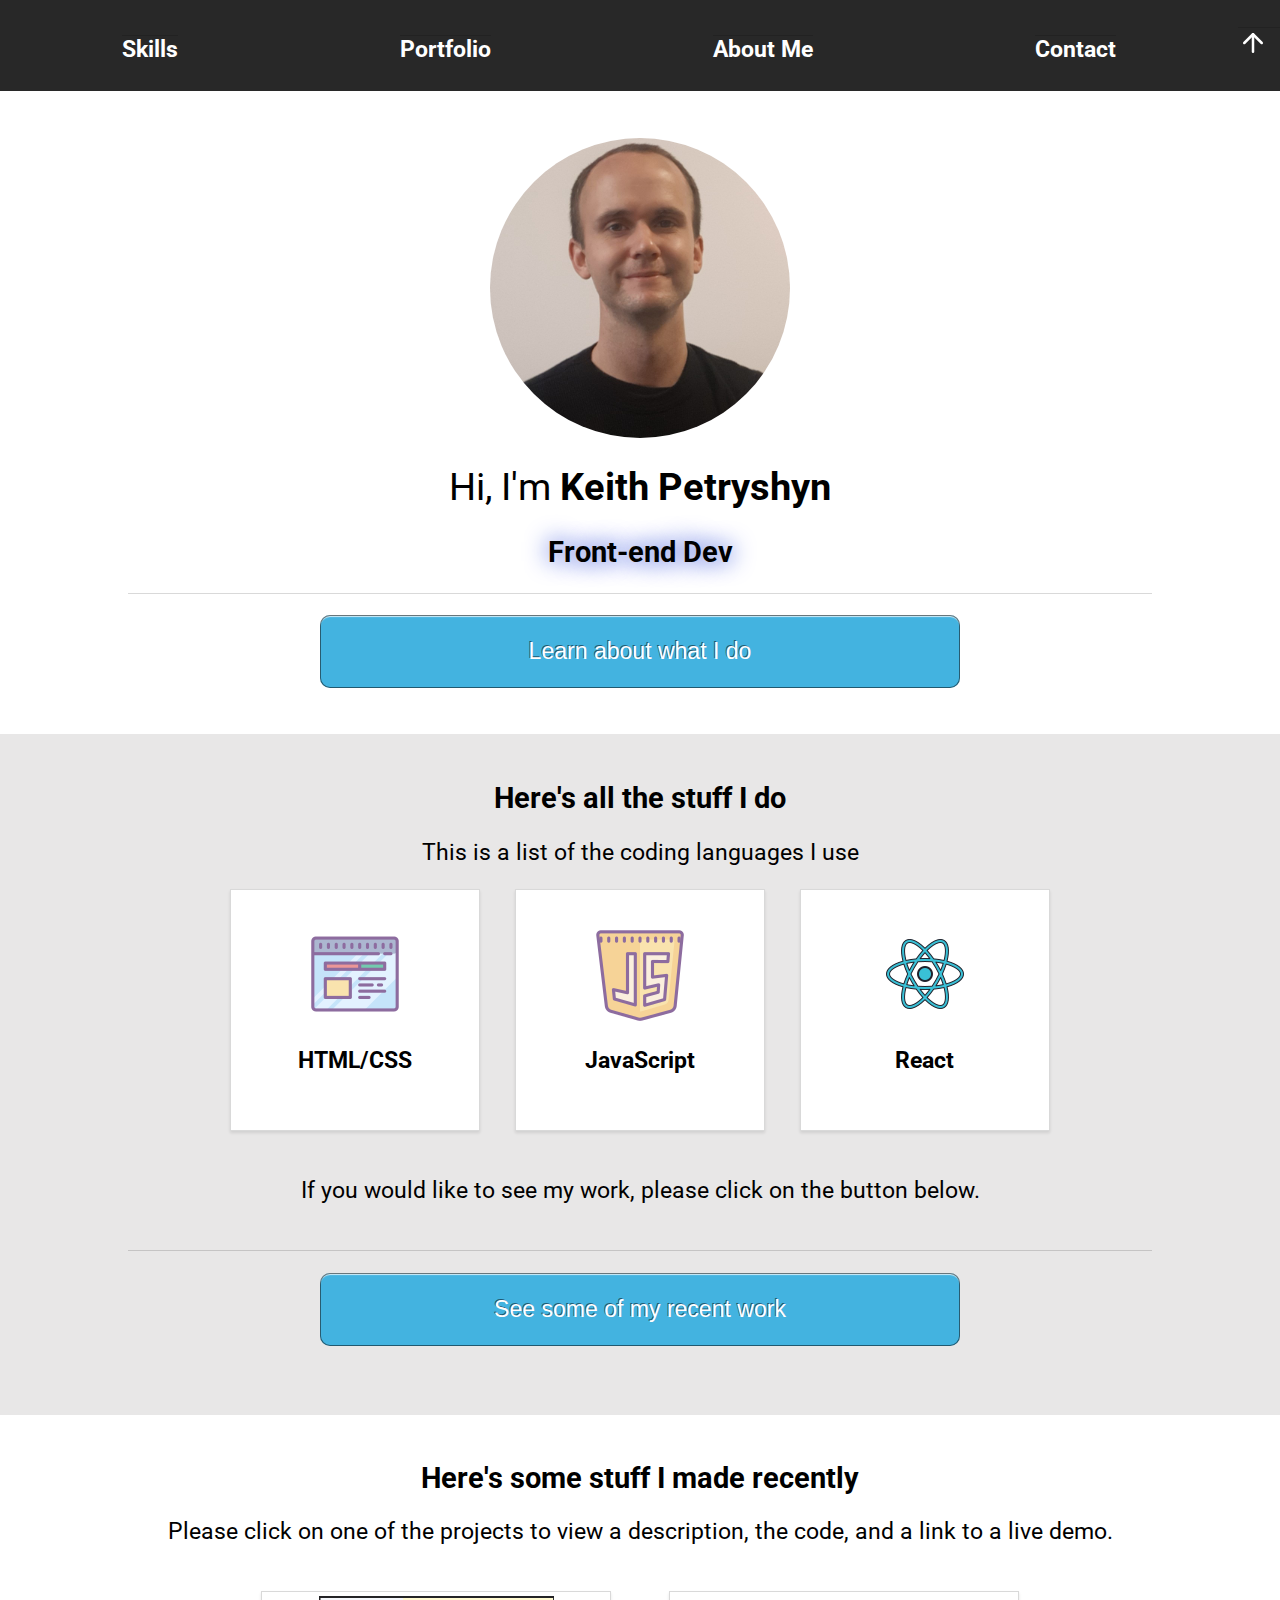
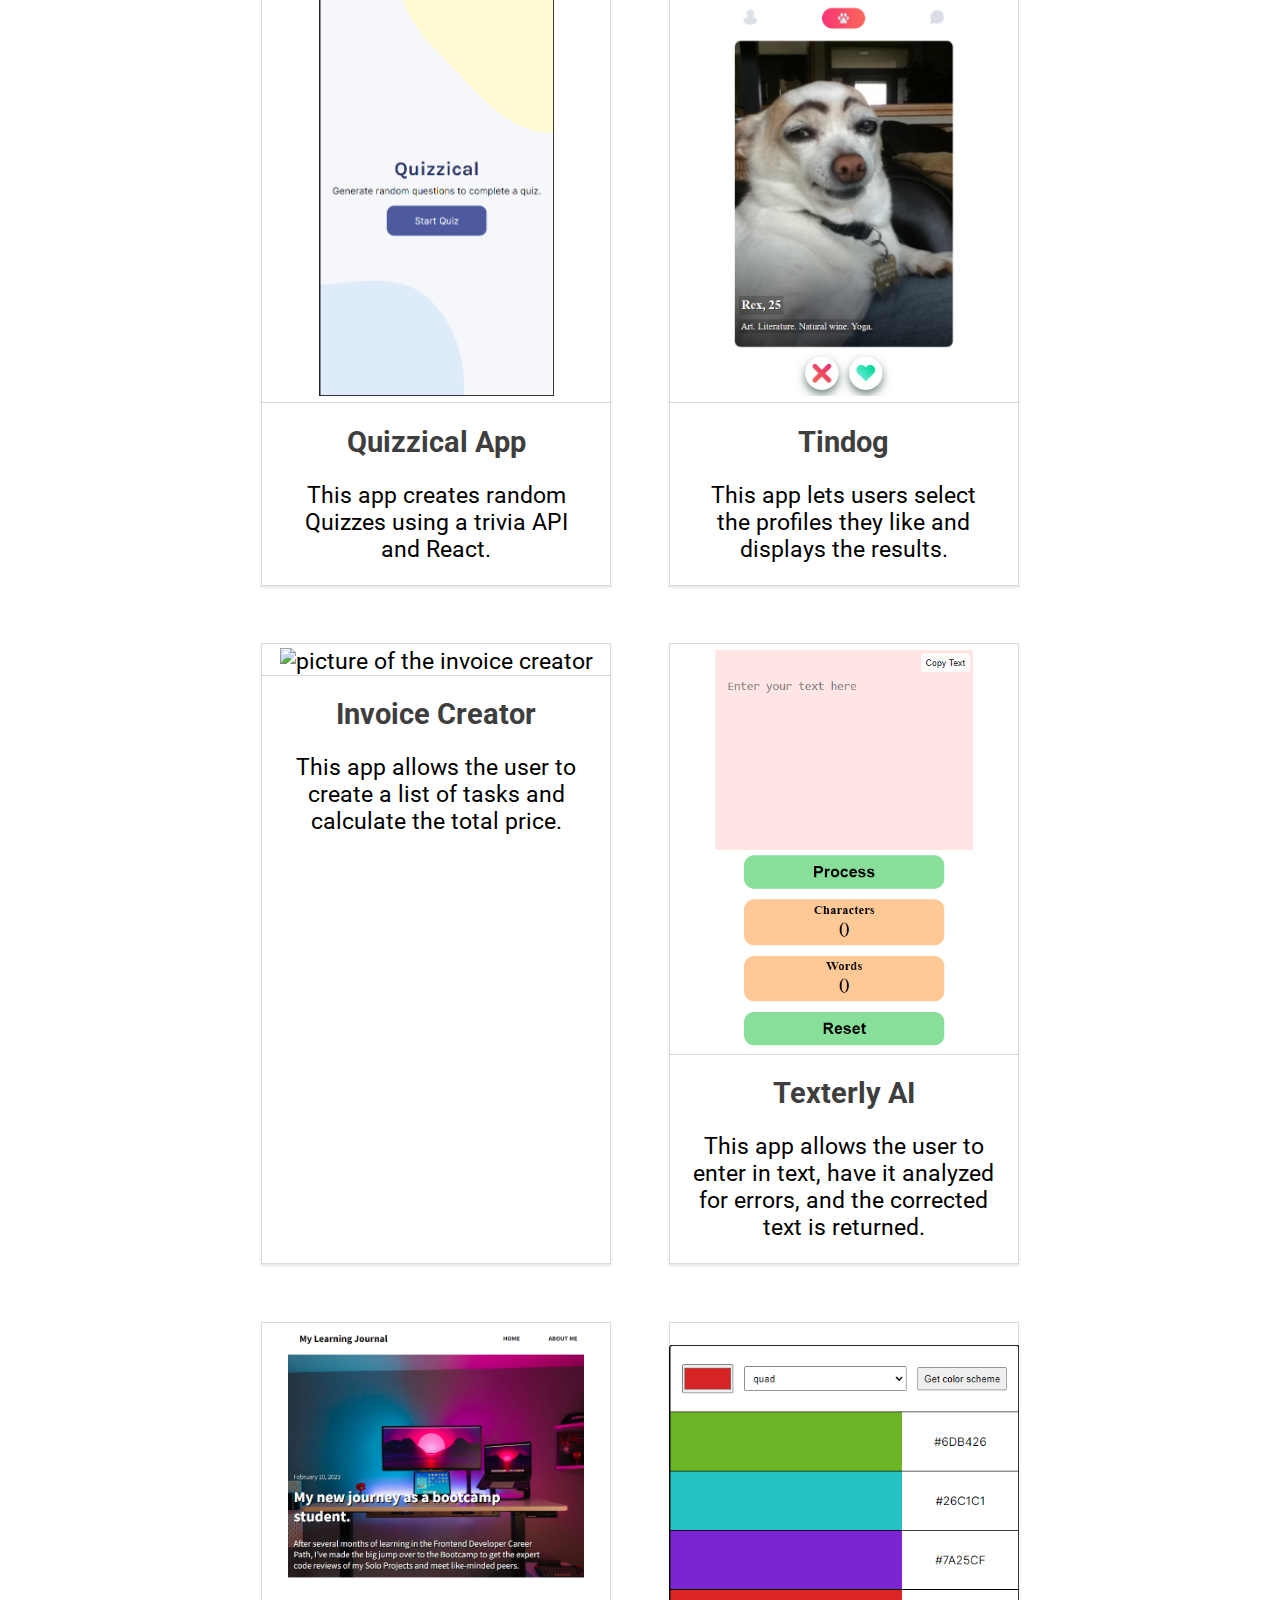
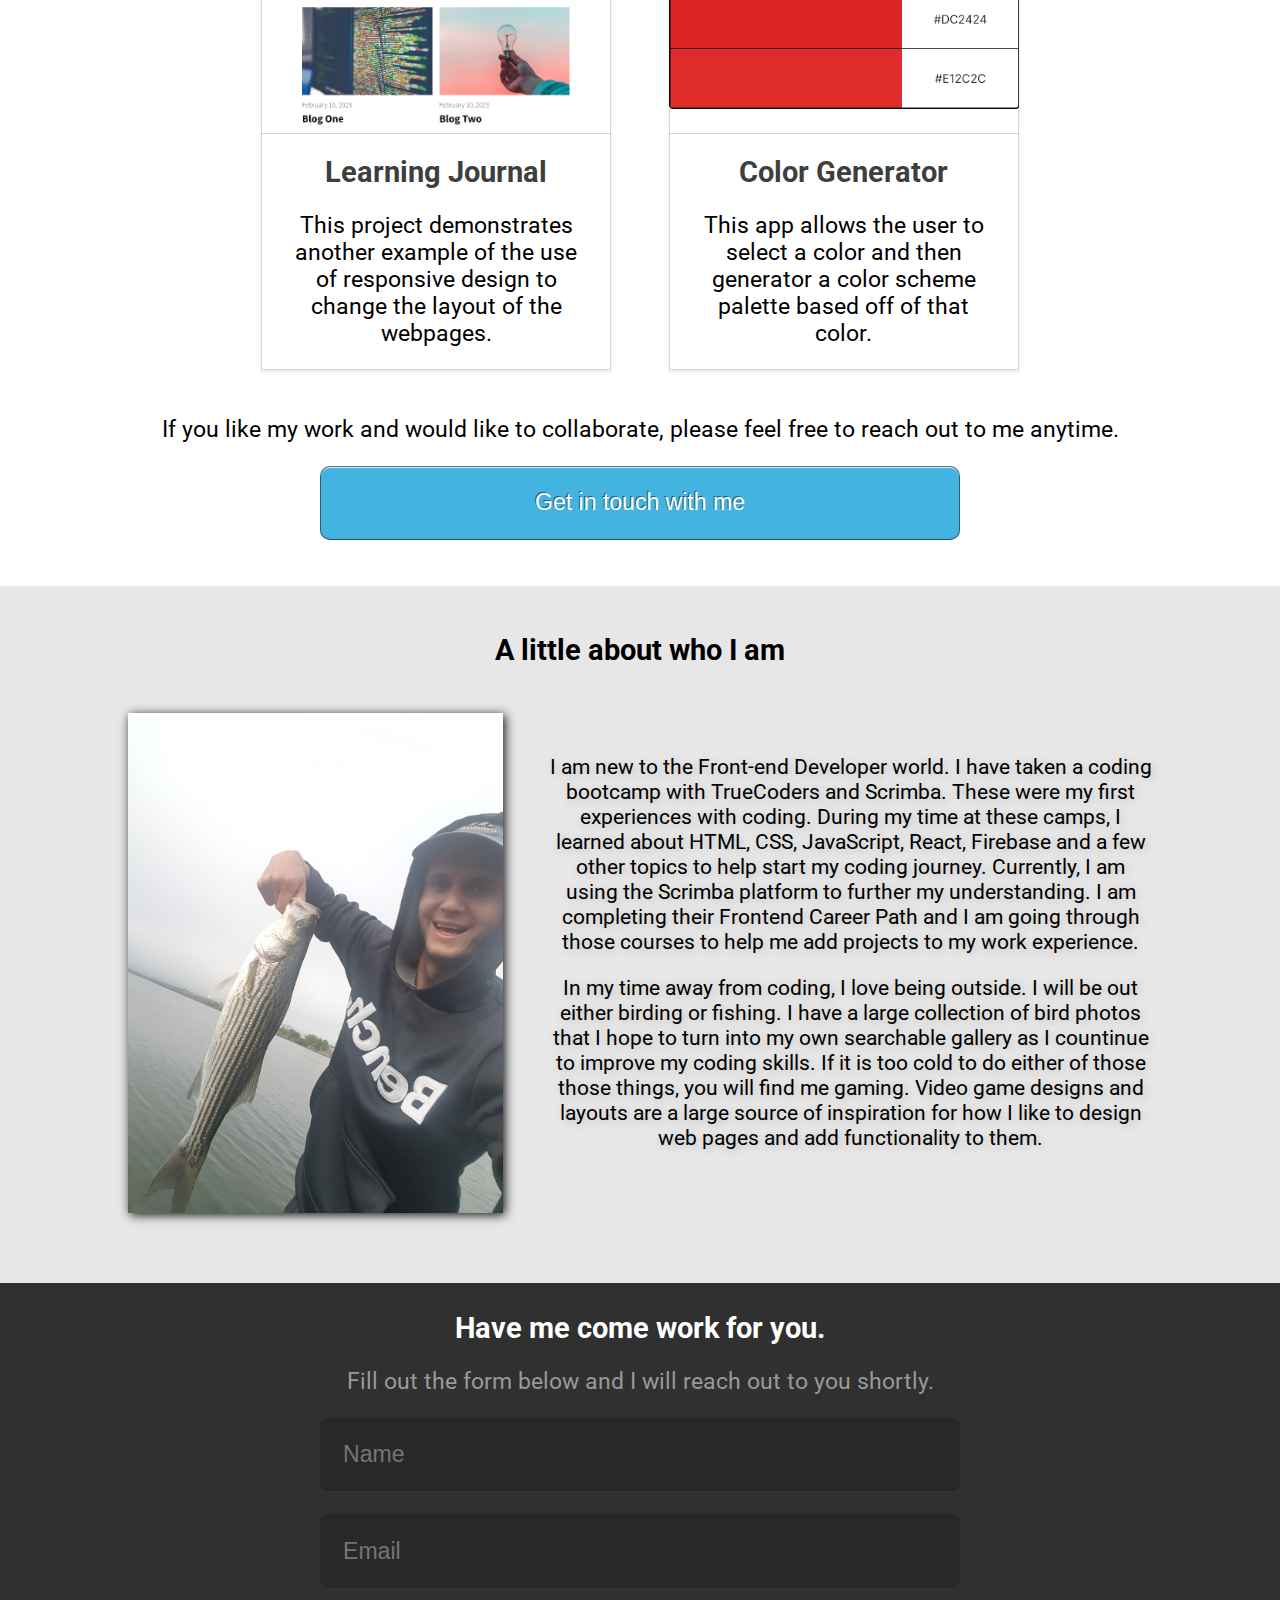
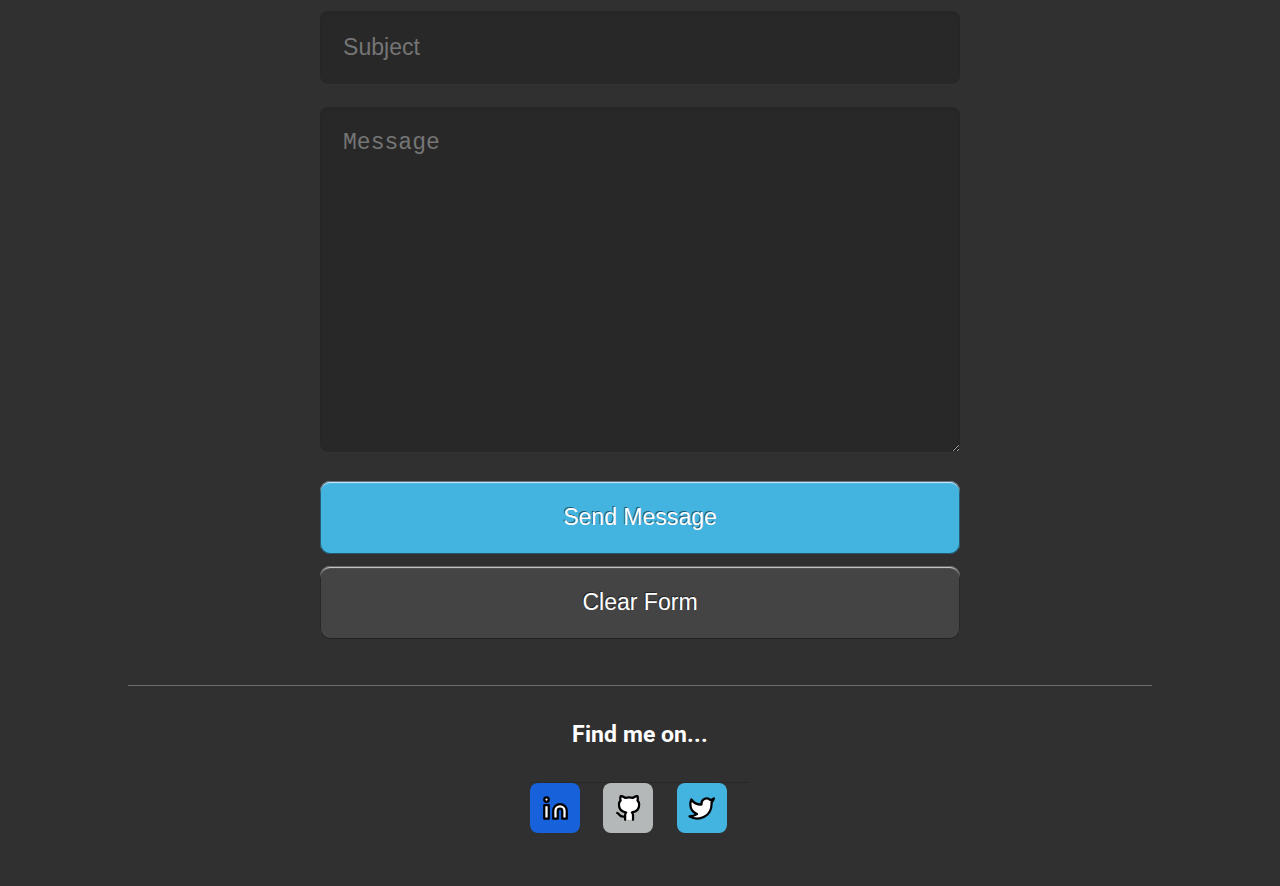
==== index.html @ 921edce0 "Added the tindog project page" ====
<!DOCTYPE html>
<html lang="en">
  <head>
    <meta charset="UTF-8" />
    <meta http-equiv="X-UA-Compatible" content="IE=edge" />
    <meta name="viewport" content="width=device-width, initial-scale=1.0" />
    <link rel="stylesheet" href="index.css" />
    <!-- Google Font -->
    <link rel="preconnect" href="https://fonts.googleapis.com" />
    <link rel="preconnect" href="https://fonts.gstatic.com" crossorigin />
    <link
      href="https://fonts.googleapis.com/css2?family=Roboto:wght@400;700&display=swap"
      rel="stylesheet"
    />
    <title>Keith's Portfolio Website</title>
  </head>
  <body>
    <div class="site-container">

      <!-- ----------------- Header Section ------------------- -->

      <header class="header-container">
        <img
            id="hamburger-icon"
            src="icons/hamburger-icon.png"
            alt="hamburger menu icon"
          />
        <ul class="nav-bar">
          <a href="#skills" class="nav-item"><li>Skills</li></a>
          <a href="#portfolio" class="nav-item"><li>Portfolio</li></a>
          <a href="#about-me" class="nav-item"><li>About Me</li></a>
          <a href="#contact" class="nav-item"><li>Contact</li></a>
        </ul>
        <a href="#" class="nav-item">
          <img src="images/arrow-up.svg" class="arrow" alt="up arrow" />
        </a>
      </header>
      <ul class="nav-bar-two">
        <a href="#skills" class="nav-item-two"><li>Skills</li></a>
        <a href="#portfolio" class="nav-item-two"><li>Portfolio</li></a>
        <a href="#about-me" class="nav-item-two"><li>About Me</li></a>
        <a href="#contact" class="nav-item-two"><li>Contact</li></a>
      </ul>

      <!-- --------------- Hero Section -------------------- -->

      <section class="hero">
        <div class="hero-container">
          <img
            src="images/Profile.jpg"
            class="profile-pic"
            alt="Picutre of Keith Petryshyn"
          />
          <div class="intro-container">
            <h1 class="intro">
              Hi, I'm <span class="full-name">Keith Petryshyn</span>
            </h1>
            <h2 class="front-end-dev">Front-end Dev</h2>
            <a href="#skills"
              ><button class="btn" type="button">
                Learn about what I do
              </button></a
            >
          </div>
        </div>
      </section>
      <!-- ------------ Skills Section --------------------- -->
      <section class="skills" id="skills">
        <div class="skills-container">
          <h2 class="skills-title-bold">Here's all the stuff I do</h2>
          <p class="skills-title-regular">
            This is a list of the coding languages I use
          </p>
          <div class="skills-grid">
            <div class="skills-card">
              <img src="images/layout.png" class="skill-image" />
              <h3 class="skill-title">HTML/CSS</h3>
            </div>
            <div class="skills-card">
              <img src="images/javascript.png" class="skill-image" />
              <h3 class="skill-title">JavaScript</h3>
            </div>
            <div class="skills-card">
              <img src="images/react.png" class="skill-image" />
              <h3 class="skill-title">React</h3>
            </div>
          </div>
          <p class="skills-bottom-description">
            If you would like to see my work, please click on the button below.
          </p>
          <a href="#portfolio"
            ><button class="btn">See some of my recent work</button></a
          >
        </div>
      </section>

      <!-- ----------------- Portfolio Section ------------------- -->

      <section class="portfolio" id="portfolio">
        <div class="portfolio-container">
          <h2 class="portfolio-title">Here's some stuff I made recently</h2>
          <p class="portfolio-subtitle">
            Please click on one of the projects to view a description, the code,
            and a link to a live demo.
          </p>
          <div class="portfolio-grid">
            <div class="portfolio-card">
              <img
                src="images/Quizzical-App.png"
                class="screenshot"
                alt="picture of the Quizzical app start page"
              />
              <a href="portfolio-item-one.html">Quizzical App</a>
              <p class="project-description">
                This app creates random Quizzes using a trivia API and React.
              </p>
            </div>
            <div class="portfolio-card">
              <img
                src="images/Tindog-screenshot.png"
                class="screenshot"
                alt="picture of the tinder for dogs app"
              />
              <a href="portfolio-item-two.html">Tindog</a>
              <p class="project-description">
                This app lets users select the profiles they like and displays
                the results.
              </p>
            </div>

            <div class="portfolio-card">
              <img
                src="images/Invoice-Creator-screenshot.png"
                class="screenshot"
                alt="picture of the invoice creator"
              />
              <a href="#">Invoice Creator</a>
              <p class="project-description">
                This app allows the user to create a list of tasks and calculate
                the total price.
              </p>
            </div>
            <div class="portfolio-card">
              <img
                src="images/Texterly-Screenshot.png"
                class="screenshot"
                alt="picture of the texterly ai app"
              />
              <a href="#">Texterly AI</a>
              <p class="project-description">
                This app allows the user to enter in text, have it analyzed for
                errors, and the corrected text is returned.
              </p>
            </div>
            <div class="portfolio-card">
              <img
                src="images/Learning-Journal-Screenshot.png"
                class="screenshot"
                alt="picture of the learning journal app"
              />
              <a href="#">Learning Journal</a>
              <p class="project-description">
                This project demonstrates another example of the use of
                responsive design to change the layout of the webpages.
              </p>
            </div>
            <div class="portfolio-card">
              <img
                src="images/Color-Generator.png"
                class="screenshot"
                alt="picture of the color generator app"
              />
              <a href="#">Color Generator</a>
              <p class="project-description">
                This app allows the user to select a color and then generator a
                color scheme palette based off of that color.
              </p>
            </div>
          </div>
          <p class="portfolio-bottom-description">
            If you like my work and would like to collaborate, please feel free
            to reach out to me anytime.
          </p>
          <button type="button" class="btn">Get in touch with me</button>
        </div>
      </section>
      <!-- -------------------About Me ------------------------- -->
      <section class="about-me" id="about-me">
        <div class="about-me-container">
          <h2 class="about-me-title">A little about who I am</h2>
          <div class="about-me-flex">
            <img
              class="about-me-image"
              src="images/me-fishing.jpg"
              alt="Keith out fishing"
            />
            <div class="about-me-description">
              <p>
                I am new to the Front-end Developer world. I have taken a coding
                bootcamp with TrueCoders and Scrimba. These were my first
                experiences with coding. During my time at these camps, I
                learned about HTML, CSS, JavaScript, React, Firebase and a few
                other topics to help start my coding journey. Currently, I am
                using the Scrimba platform to further my understanding. I am
                completing their Frontend Career Path and I am going through
                those courses to help me add projects to my work experience.
              </p>
              <p>
                In my time away from coding, I love being outside. I will be out
                either birding or fishing. I have a large collection of bird
                photos that I hope to turn into my own searchable gallery as I
                countinue to improve my coding skills. If it is too cold to do
                either of those those things, you will find me gaming. Video
                game designs and layouts are a large source of inspiration for
                how I like to design web pages and add functionality to them.
              </p>
            </div>
          </div>
        </div>
      </section>

      <!-- ------------------ Contact Section ------------------ -->

      <section class="contact" id="contact">
        <div class="contact-info-container">
          <h2 class="contact-form-title">Have me come work for you.</h2>
          <p class="contact-form-subtitle">
            Fill out the form below and I will reach out to you shortly.
          </p>
          <form class="contact-form">
            <input type="text" placeholder="Name" />
            <input type="text" placeholder="Email" />
            <input type="text" placeholder="Subject" />
            <textarea placeholder="Message"></textarea>
          </form>
          <button type="button" class="btn">Send Message</button>
          <button type="button" class="btn dark-bg">Clear Form</button>
        </div>
      </section>

      <!-- ----------------- Links Section --------------------- -->
      
      <section class="links">
        <div class="links-container">
          <h3 class="find-me">Find me on...</h3>
          <div class="link-icons">
            <a
              href="https://www.linkedin.com/in/keith-petryshyn-886b5016/"
              target="_blank"
            >
              <img
                src="icons/linkedin.svg"
                class="icon linkedin"
                alt="linkedin icon"
              />
            </a>
            <a href="https://github.com/KeithPetr" target="_blank">
              <img
                src="icons/github.svg"
                class="icon github"
                alt="github icon"
              />
            </a>
            <a href="https://twitter.com/KeithABCoding" target="_blank">
              <img
                src="icons/twitter.svg"
                class="icon twitter"
                alt="twitter icon"
              />
            </a>
          </div>
        </div>
      </section>
    </div>
  </body>
  <script src="index.js"></script>
</html>
---- index.css ----
* {
  box-sizing: border-box;
}

body {
  margin: 0;
  min-width: 350px;
  font-family: "Roboto", sans-serif;
}

/* ------------------- Navigation Bar ------------------- */

.header-container {
  background-color: #282828;
  position: fixed;
  width: 100%;
  display: flex;
  justify-content: space-between;
  align-items: center;
  padding: 0.5em 0;
}

.nav-bar {
  display: none;
  list-style: none;
  padding: 1em 0.5em 0.75em;
  font-weight: 700;
  margin: 0;
}

.nav-item {
  padding: 0;
  font-size: 1.2rem;
  text-decoration: none;
  color: #fff;
}

#hamburger-icon {
  height: 24px;
  margin-left: 0.5em;
  cursor: pointer;
}

.arrow {
  height: 24px;
  margin-right: 0.5em;
}

.nav-bar-two {
  display: none;
  position: fixed;
  background-color: #282828;
  list-style: none;
  padding-left: 0.5em;
  padding-top: 1.5em;
  top: 3.2%;
  width: 30%;
}

.nav-bar-two.open {
  display: block;
}

.nav-item-two {
  padding: 0 0 1.5em 0;
  font-size: 1.2rem;
  text-decoration: none;
  color: #fff;
  border: none;
}

/* ------------------ Hero Section ----------------------- */

.hero-container {
  padding-top: 5em;
  text-align: center;
  width: 80%;
  margin: 0 auto;
  padding-bottom: 2em;
}

.profile-pic {
  width: 275px;
  height: 275px;
  border-radius: 50%;
  margin: 0 auto;
  display: block;
}

.intro {
  font-size: 2rem;
  font-weight: 400;
}

.full-name {
  font-weight: 700;
  display: inline-block;
}

.front-end-dev {
  font-size: 1.5rem;
  text-shadow: 0px 0px 23px #0a2bcd;
}

.btn {
  width: 100%;
  max-width: 640px;
  border: none;
  padding: 1em;
  box-shadow: inset 0px 0px 0px 1px rgba(0, 0, 0, 0.5),
    inset 0px 2px 1px 0px rgba(255, 255, 255, 0.75);
  background-color: #43b3e0;
  color: #ffffff;
  font-size: 1.2rem;
  border-radius: 10px;
  text-shadow: -1px -1px 0.5px rgba(0, 0, 0, 0.5);
}

.btn:hover {
  cursor: pointer;
}

/* --------------------- Skills Section ----------------- */

.skills {
  background-color: #e8e7e7;
  padding-top: 1em;
  padding-bottom: 1em;
}

.skills-container {
  width: 80%;
  margin: 0 auto;
  text-align: center;
  padding-bottom: 2em;
}

.skills-grid {
  display: grid;
  grid-template-columns: repeat(auto-fit, minmax(150px, 250px));
  place-content: center;
  gap: 1.5em;
}

.skills-card {
  display: flex;
  flex-direction: column;
  align-items: center;
  box-shadow: inset 0px 0px 0px 1px rgba(0, 0, 0, 0.15),
    0px 2px 3px 0px rgba(0, 0, 0, 0.1);
  background: #fff;
  padding: 1.5em;
}

.skills-bottom-description {
  margin: 2em 0;
}

/* ------------------ Portfolio Section --------------------- */

.portfolio {
  text-align: center;
  padding: 2em 0;
}

.portfolio-container {
  width: 80%;
  margin: 0 auto;
}

.portfolio-title {
  margin: 0;
}

.portfolio-subtitle {
  margin-bottom: 2em;
}

.portfolio-grid {
  display: grid;
  grid-template-columns: repeat(auto-fit, 350px);
  place-content: center;
  gap: 2.5em;
}

.portfolio-card {
  background: #fff;
  box-shadow: inset 0px 0px 0px 1px rgba(0, 0, 0, 0.15),
    0px 2px 3px 0px rgba(0, 0, 0, 0.1);
}

.screenshot {
  width: 100%;
  height: 400px;
  object-fit: contain;
  margin-top: 0.2em;
}

a {
  display: block;
  text-decoration: none;
  color: #3e3e3e;
  font-size: 1.5rem;
  font-weight: 700;
  border-top: 1px solid rgba(0, 0, 0, 0.15);
  padding-top: 0.75em;
}

.project-description {
  padding: 0 1em;
}

.portfolio-bottom-description {
  margin-top: 2em;
}

/* --------------------- Contact Form ----------------------- */

.contact {
  background-color: #303030;
  color: #999999;
  text-align: center;
  padding-bottom: 2em;
}

.contact-info-container {
  width: 80%;
  display: flex;
  flex-direction: column;
  align-items: center;
  margin: 0 auto;
}

.contact-form-title {
  margin: 0;
  padding-top: 1em;
  color: #ffffff;
}

.contact-form {
  max-width: 640px;
  margin: 0 auto;
}

.contact-form input,
textarea {
  width: 100%;
  margin-bottom: 1em;
  border: none;
  padding: 1em;
  border-radius: 8px;
  color: #bbb;
  box-shadow: inset 0px 2px 3px 1px rgba(0, 0, 0, 0.05),
    0px 1px 0px 0px rgba(255, 255, 255, 0.025);
  background-color: #282828;
}

textarea {
  height: 15em;
}

.dark-bg {
  margin-top: 0.5em;
  background-color: #444444;
}

/* ----------------- About Me ---------------------------- */

.about-me {
  background-color: #e8e7e7;
  padding-top: 1em;
  padding-bottom: 1em;
}

.about-me-container {
  width: 80%;
  margin: 0 auto;
  text-align: center;
  padding-bottom: 2em;
}

.about-me-image {
  width: 200px;
  height: 300px;
  box-shadow: 2px 2px 10px #121212;
}

.about-me-description {
  text-shadow: 2px 2px 8px #bebdbd;
}

/* -------------------- Links Section ----------------------- */

.links {
  background-color: #303030;
  text-align: center;
  padding-bottom: 2em;
  color: #fff;
}

.links-container {
  border-top: 1px solid #6b6b6b;
  width: 80%;
  margin: 0 auto;
}

.find-me {
  margin: 0;
  padding-top: 1.5em;
}

.link-icons {
  margin-top: 1.5em;
  display: flex;
  justify-content: center;
}

.links h3 {
  margin: 0;
}

.links a {
  margin: 0;
  padding: 0;
}

.icon {
  fill: white;
  padding: 0.5em;
  width: 50px;
  height: 50px;
  border-radius: 8px;
  margin-right: 1em;
}

.twitter {
  background-color: #43b3e0;
}

.linkedin {
  background-color: #1762db;
}

.github {
  background-color: #b5b8b9;
}

.github:hover,
.linkedin:hover,
.twitter:hover {
  cursor: pointer;
}

/* ------------------- Project Pages ---------------------- */

.project-layout {
  padding-top: 3em;
  width: 80%;
  margin: 0 auto;
}

.project-layout-top {
  display: flex;
  padding-top: 1em;
  padding-bottom: 1.5em;
  justify-content: space-between;
  align-items: center;
  column-gap: 1em;
  border-bottom: 1px solid rgba(0, 0, 0, 0.15);
}

.project-headings {
  font-size: 1.25rem;
  text-align: center;
}

.project-image {
  width: 40%;
}

.project-languages {
  padding-left: 0;
  margin-left: 1.5em;
}

.click-on-image {
  margin-top: 1.5em;
  border-top: 1px solid rgba(0, 0, 0, 0.15);
  padding-top: 1.25em;
}

.project-gif {
  border: none;
}

.click-on-image, .project-gif {
  text-align: center;
}

.project-gif img {
  width: 100%;
  margin-bottom: 1em;
  max-width: 800px;
}

.source-code {
  background-color: transparent;
  font-size: 1.17rem;
  color: #000000;
  font-weight: 700;
  margin: 1.17em 0 0;
}

.source-code-link {
  border: none;
  font-size: 1rem;
  margin: 0;
}

.tindog-border {
  border: 1px solid rgba(0, 0, 0, 0.15);
}

/* ----------------- Media Queries --------------------- */

@media (min-width: 480px) {
  
  .profile-pic {
    width: 300px;
    height: 300px;
    margin-top: 1em;
  }

  .nav-bar {
    display: flex;
    justify-content: space-around;
    width: 100%;
  }

  .nav-bar-two,
  .nav-bar-two.open,
  #hamburger-icon {
    display: none;
  }

  .project-layout {
    padding-top: 4em;
  }

  .project-layout-top {
    padding-top: 1.5em;
    flex-direction: column;
  }

  .project-headings {
    order: -1;
  }
}

@media (min-width: 800px) {
  * {
    font-size: 1.1rem;
  }

  .full-name {
    font-size: 2rem;
  }

  h2 {
    font-size: 1.4rem;
  }

  .about-me-flex {
    display: flex;
    align-items: center;
    justify-content: center;
    column-gap: 2em;
    max-width: 1200px;
    margin: 0 auto;
  }

  .about-me-image {
    width: 300px;
    height: 400px;
  }

  .about-me-description p {
    font-size: 1rem;
  }

  .project-headings h1{
    font-size: 1.75rem;
   }
}

@media (min-width: 1000px) {
  * {
    font-size: 1.2rem;
  }

  .about-me-image {
    width: 400px;
    height: 500px;
    margin-top: 1em;
  }

  h2 {
    font-size: 1.5rem;
  }

  .about-me-description p {
    font-size: 1.1rem;
  }

  .arrow {
    height: 30px;
  }

  .project-headings h1{
   font-size: 2rem;
  }
}
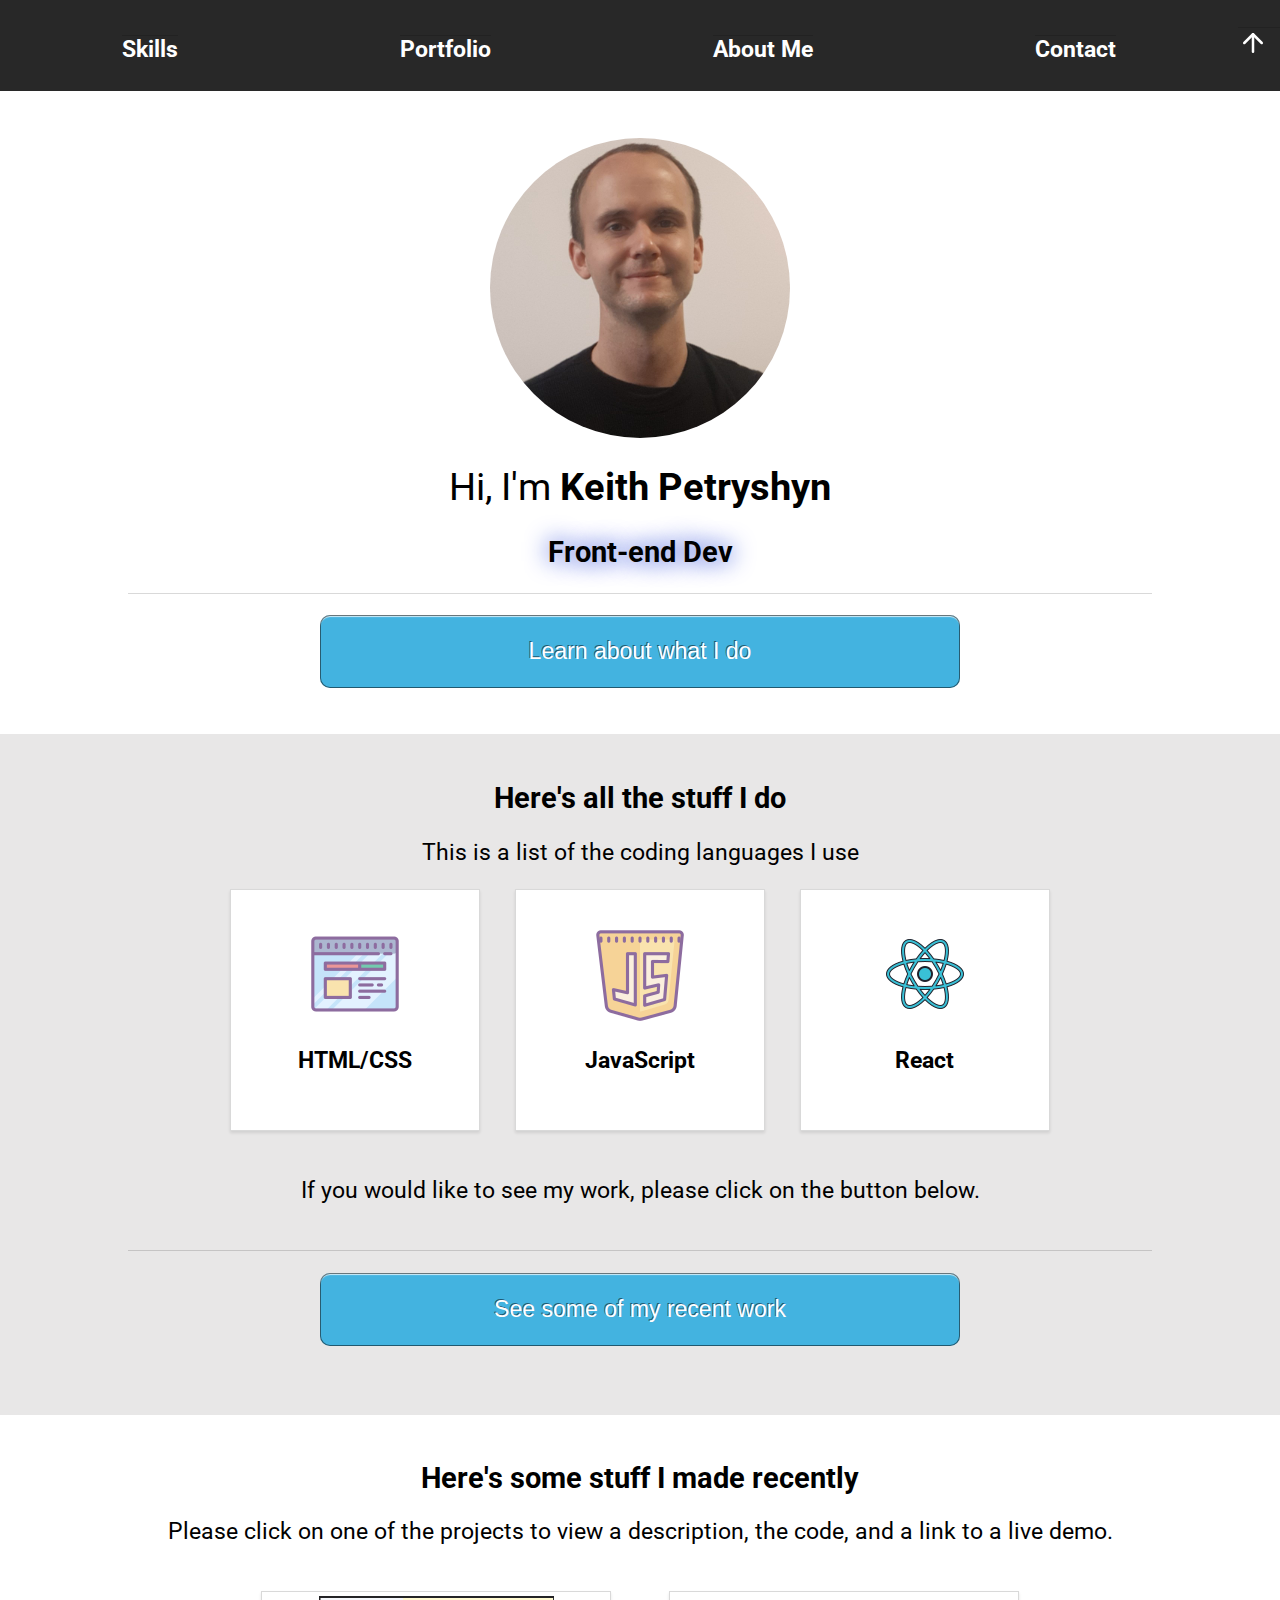
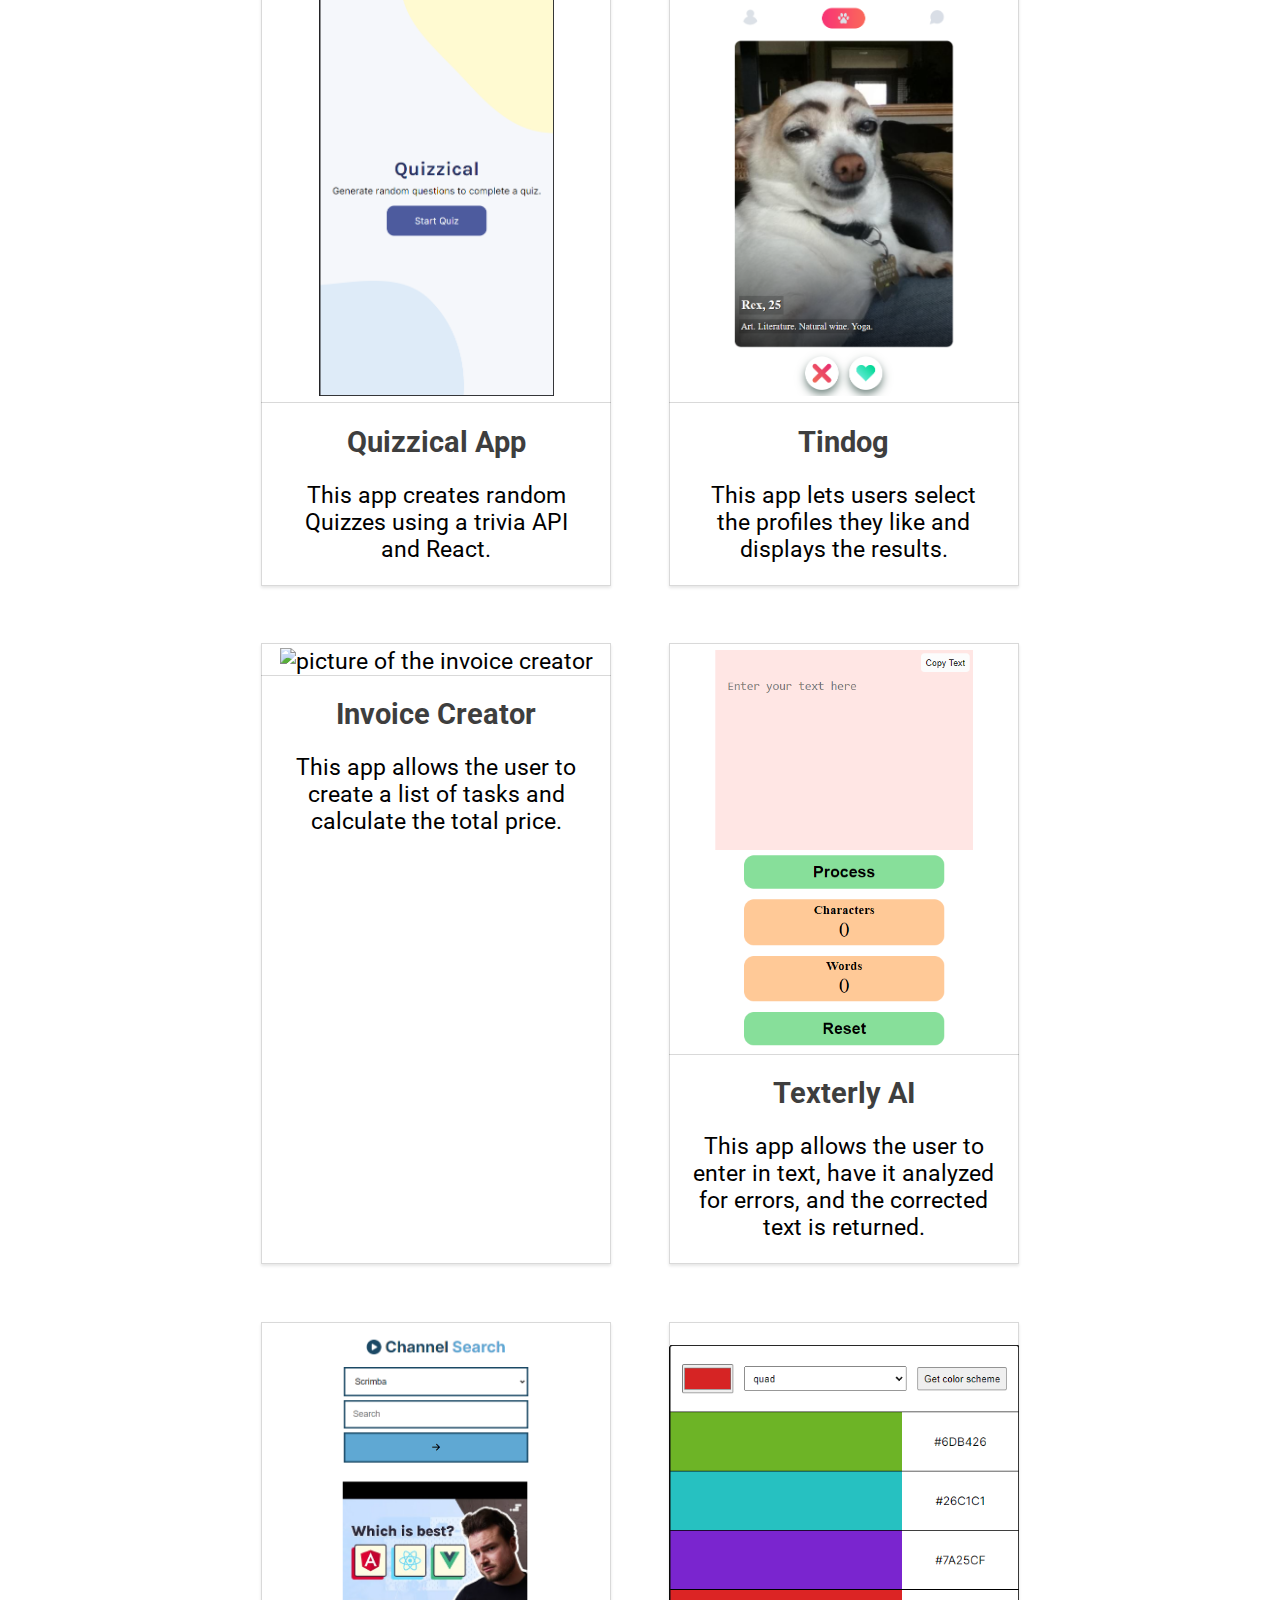
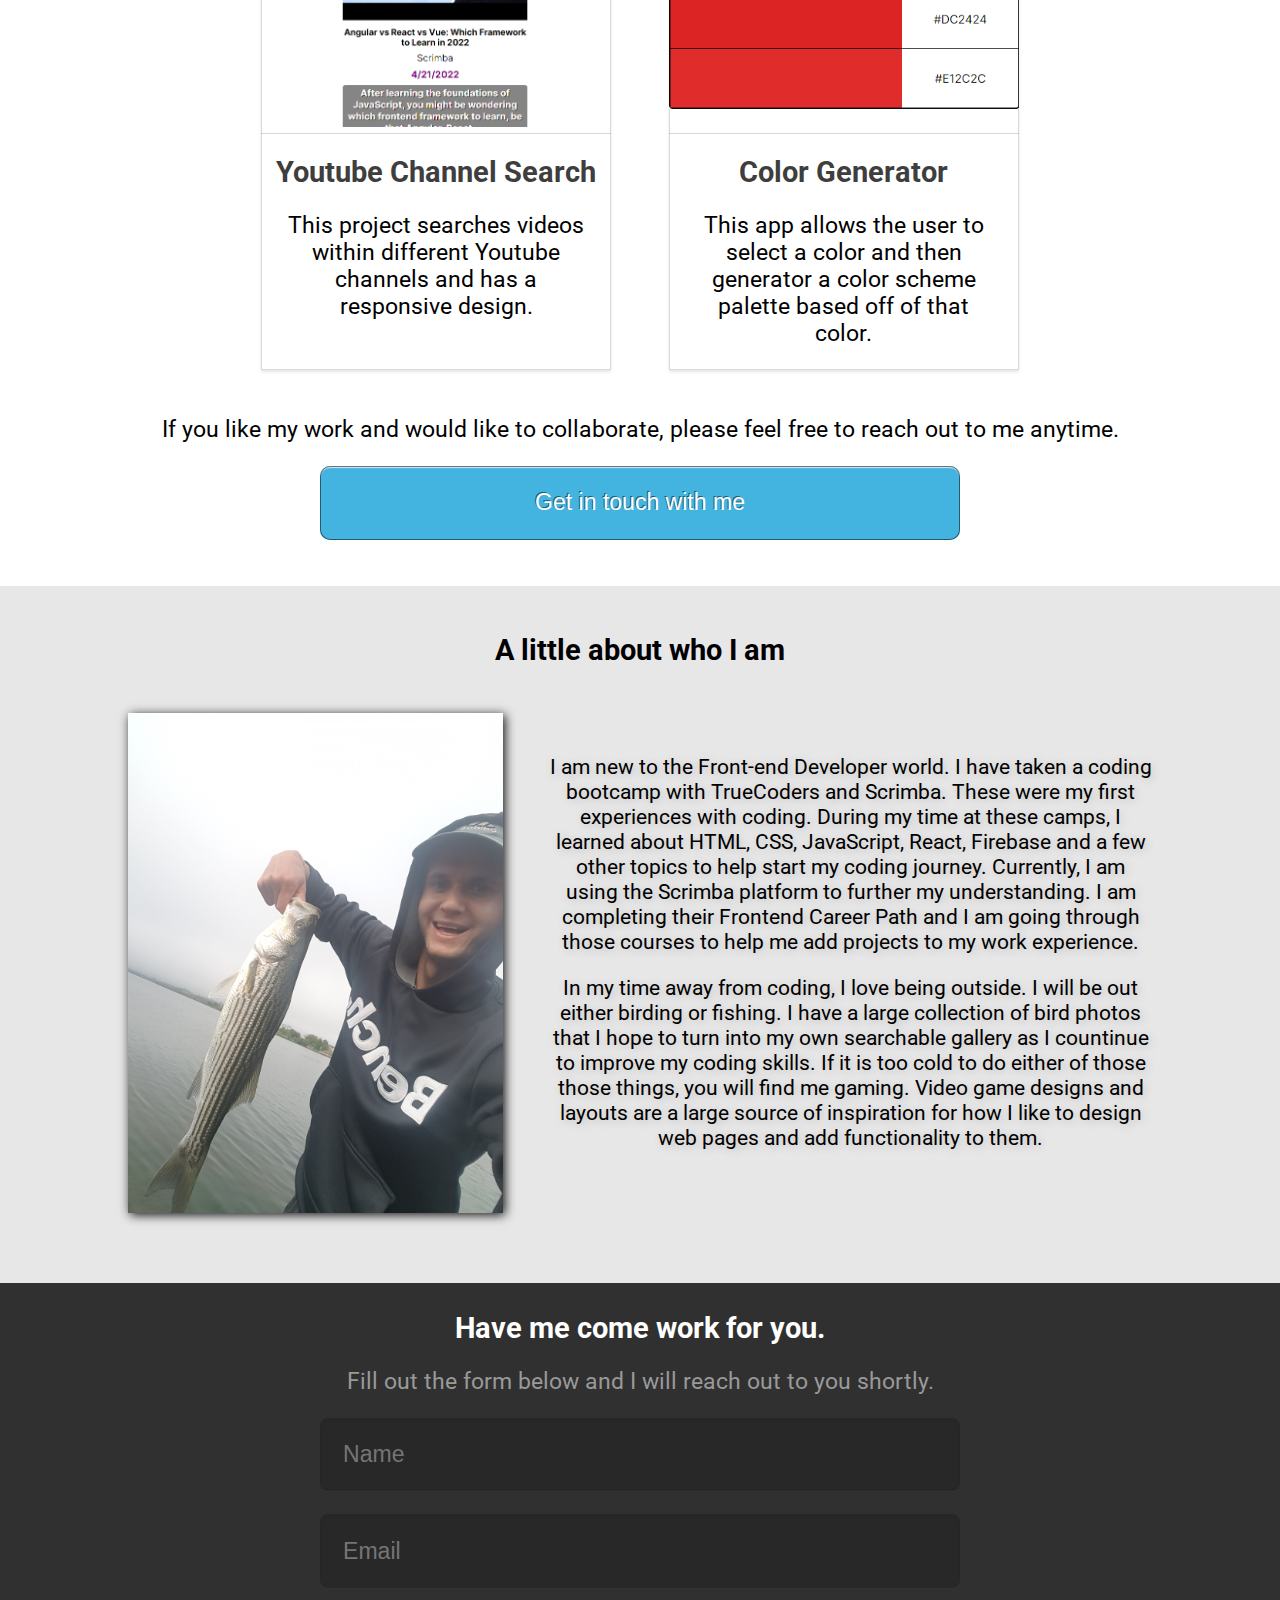
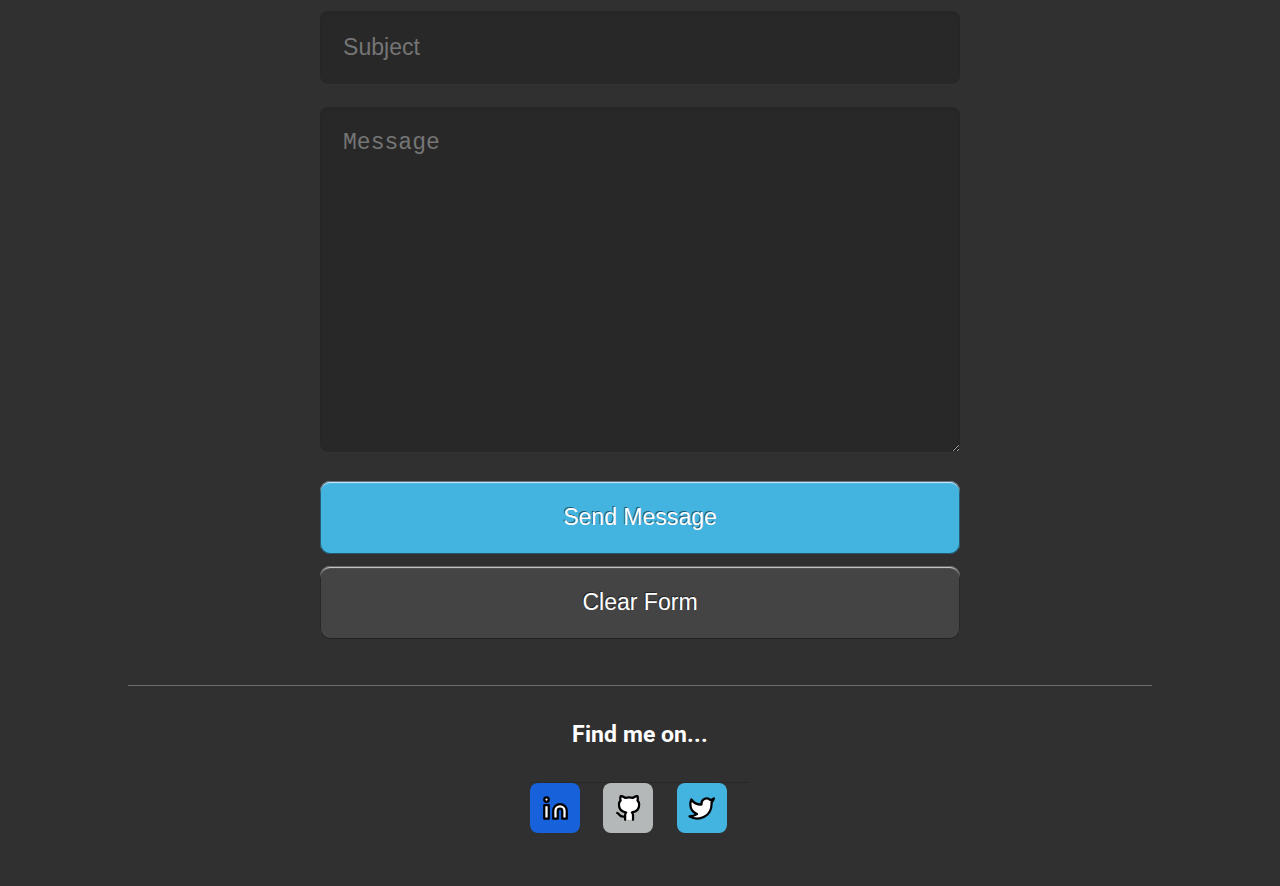
==== commit 8d649ab0: "Completed Invoice creator and channel search pages" ====
--- a/index.html
+++ b/index.html
@@ -16,15 +16,14 @@
   </head>
   <body>
     <div class="site-container">
-
       <!-- ----------------- Header Section ------------------- -->
 
       <header class="header-container">
         <img
-            id="hamburger-icon"
-            src="icons/hamburger-icon.png"
-            alt="hamburger menu icon"
-          />
+          id="hamburger-icon"
+          src="icons/hamburger-icon.png"
+          alt="hamburger menu icon"
+        />
         <ul class="nav-bar">
           <a href="#skills" class="nav-item"><li>Skills</li></a>
           <a href="#portfolio" class="nav-item"><li>Portfolio</li></a>
@@ -134,7 +133,7 @@
                 class="screenshot"
                 alt="picture of the invoice creator"
               />
-              <a href="#">Invoice Creator</a>
+              <a href="portfolio-item-three.html">Invoice Creator</a>
               <p class="project-description">
                 This app allows the user to create a list of tasks and calculate
                 the total price.
@@ -154,14 +153,14 @@
             </div>
             <div class="portfolio-card">
               <img
-                src="images/Learning-Journal-Screenshot.png"
-                class="screenshot"
-                alt="picture of the learning journal app"
-              />
-              <a href="#">Learning Journal</a>
-              <p class="project-description">
-                This project demonstrates another example of the use of
-                responsive design to change the layout of the webpages.
+                src="images/Channel-Search-Screenshot.png"
+                class="screenshot"
+                alt="picture of the channel search app"
+              />
+              <a href="portfolio-item-five.html">Youtube Channel Search</a>
+              <p class="project-description">
+                This project searches videos within different Youtube channels
+                and has a responsive design.
               </p>
             </div>
             <div class="portfolio-card">
@@ -239,7 +238,7 @@
       </section>
 
       <!-- ----------------- Links Section --------------------- -->
-      
+
       <section class="links">
         <div class="links-container">
           <h3 class="find-me">Find me on...</h3>
--- a/index.css
+++ b/index.css
@@ -353,10 +353,16 @@
 
 /* ------------------- Project Pages ---------------------- */
 
+.project-background {
+  background-color: rgb(225, 228, 228);
+}
+
 .project-layout {
-  padding-top: 3em;
-  width: 80%;
-  margin: 0 auto;
+  padding: 3em 1em 1em;
+  width: 80%;
+  margin: 0 auto;
+  max-width: 1000px;
+  background-color: rgb(250, 248, 248);
 }
 
 .project-layout-top {
@@ -376,6 +382,8 @@
 
 .project-image {
   width: 40%;
+  max-width: 300px;
+  box-shadow: 0 0 10px #c8c8c7;
 }
 
 .project-languages {
@@ -400,7 +408,7 @@
 .project-gif img {
   width: 100%;
   margin-bottom: 1em;
-  max-width: 800px;
+  max-width: 500px;
 }
 
 .source-code {
@@ -444,7 +452,7 @@
   }
 
   .project-layout {
-    padding-top: 4em;
+    padding-top: 3em;
   }
 
   .project-layout-top {
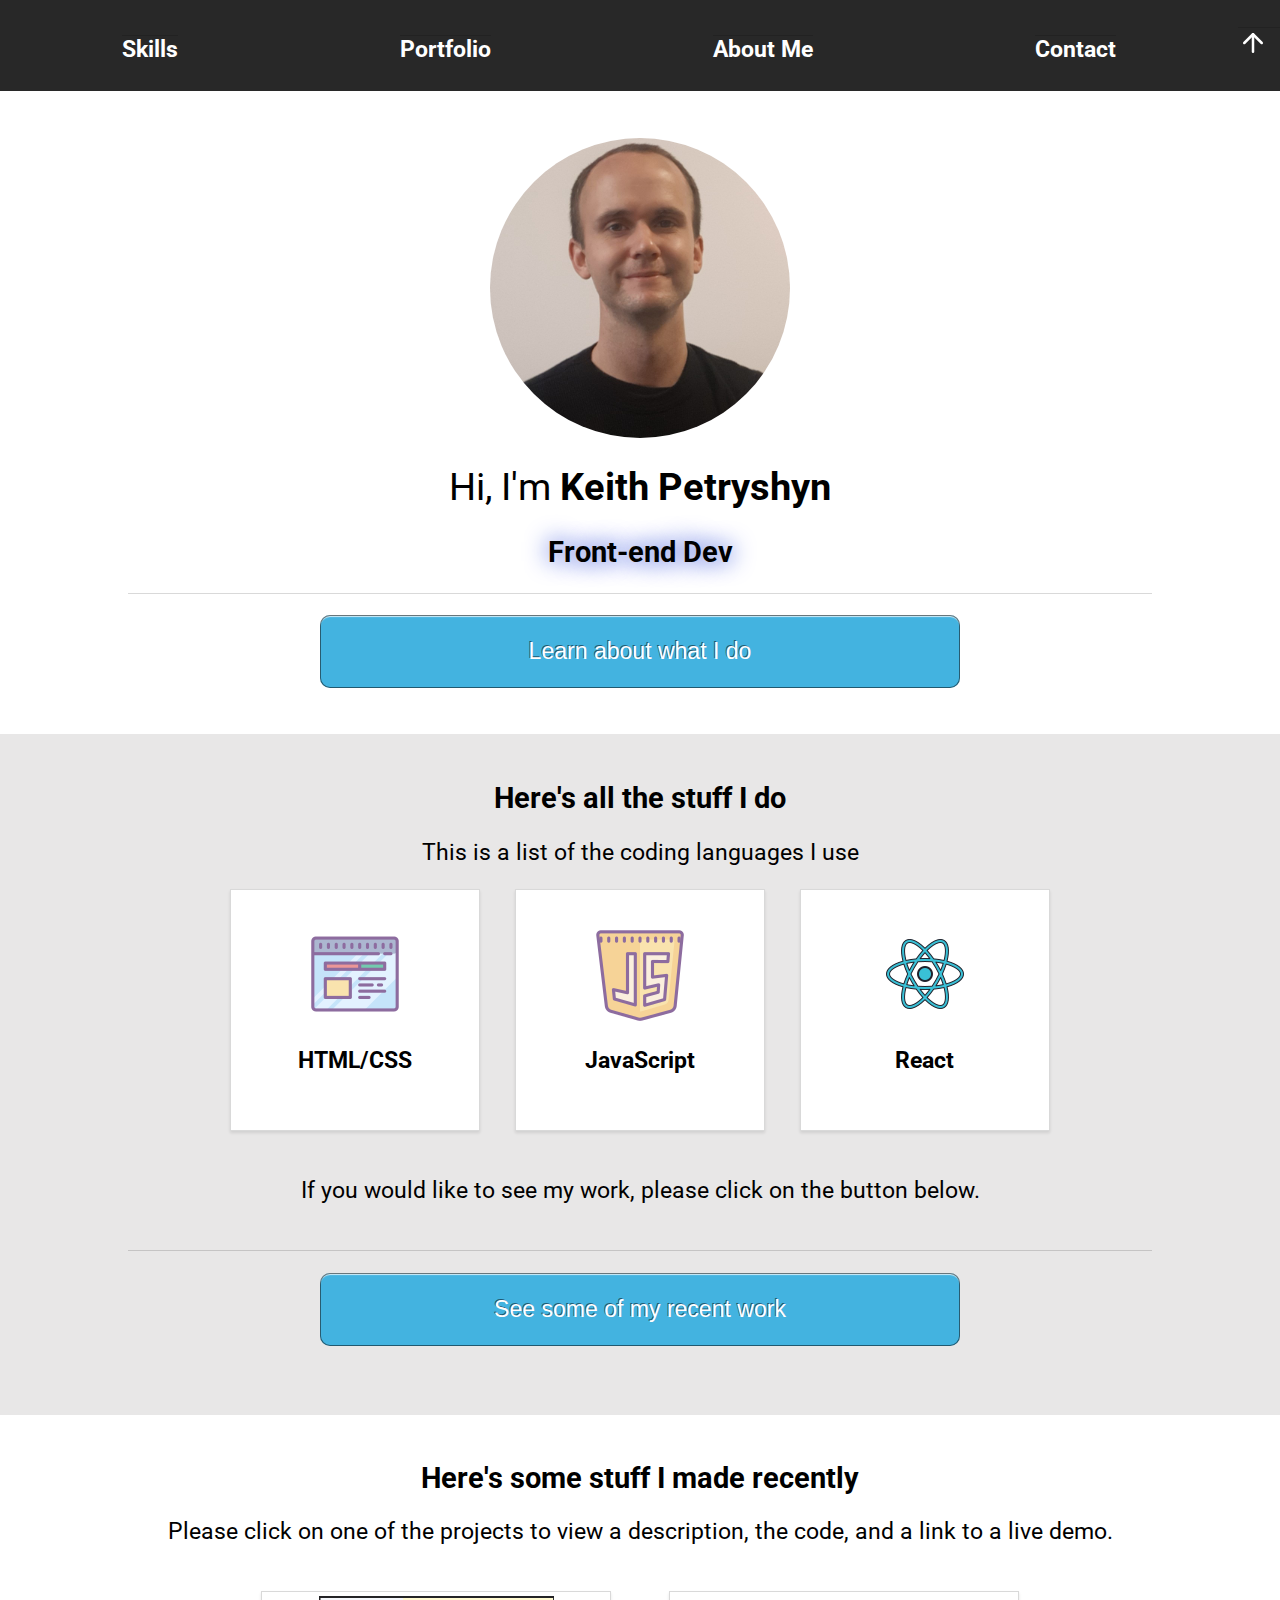
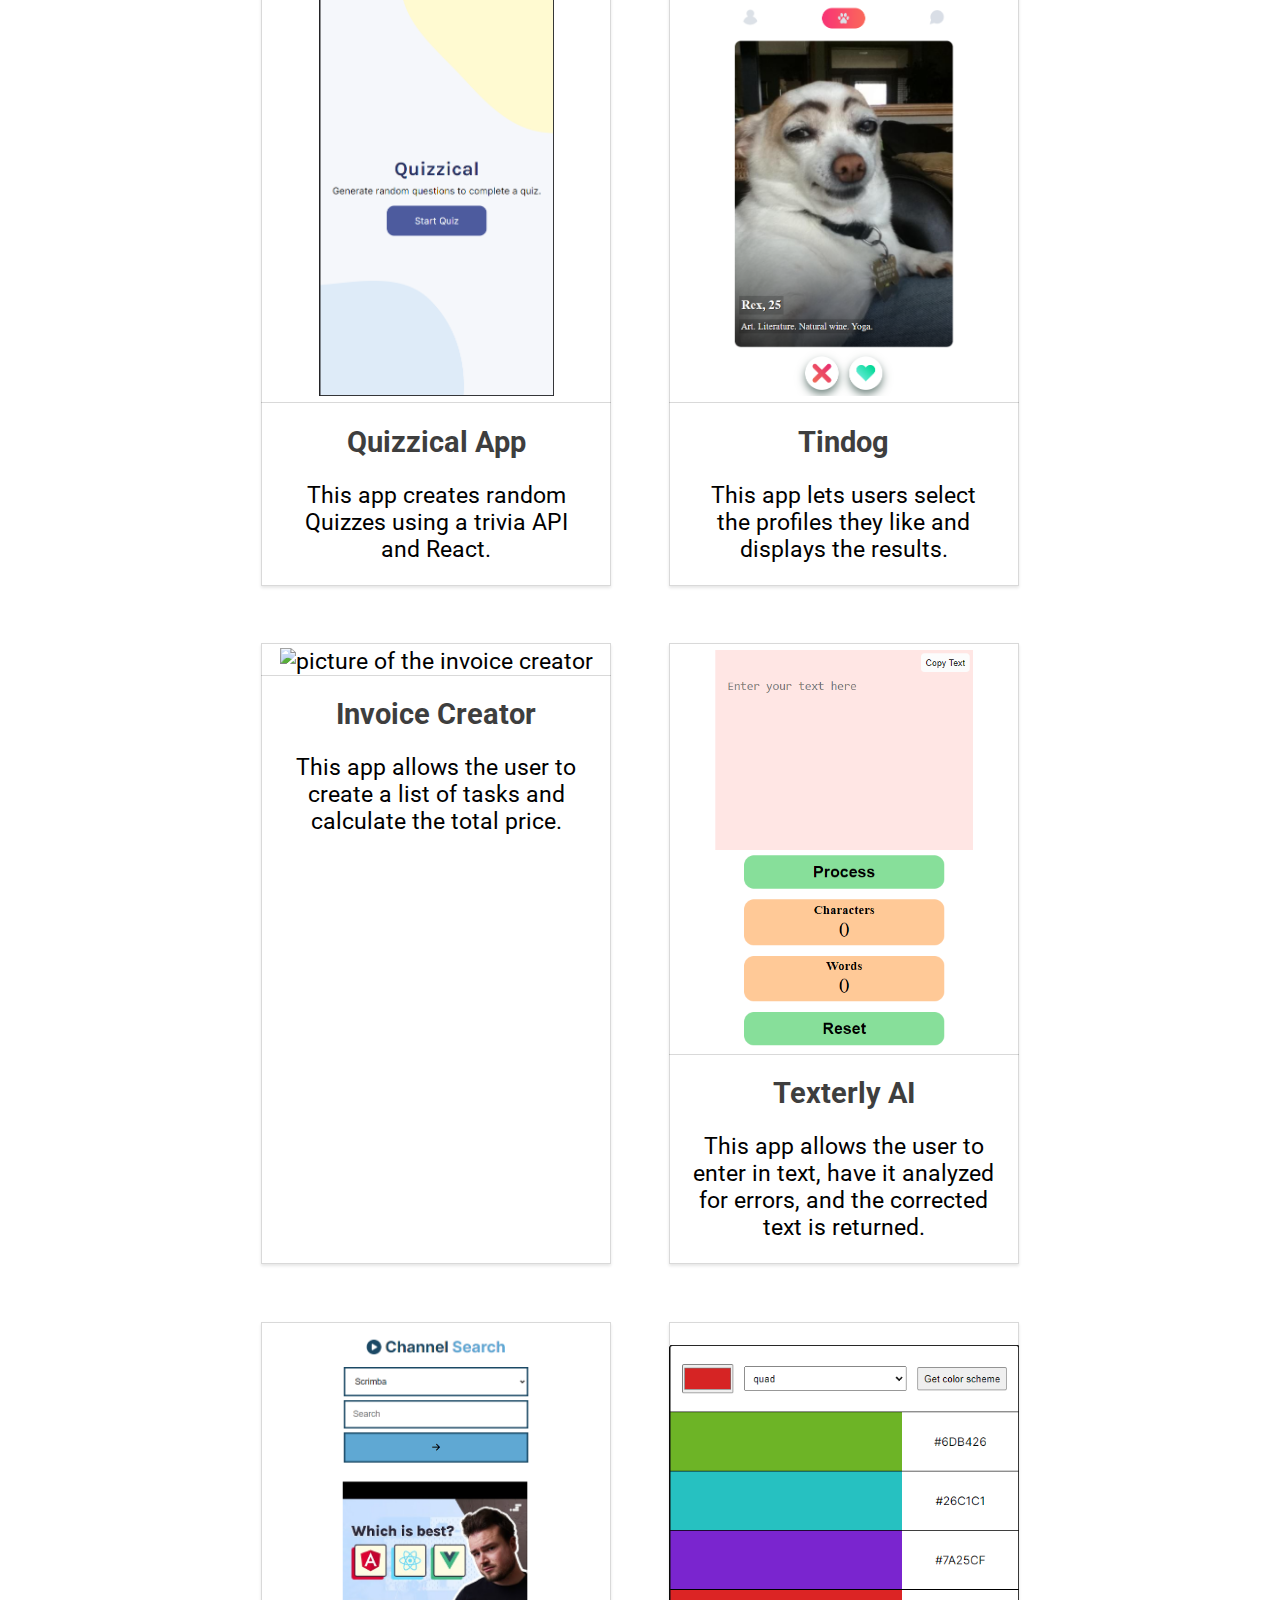
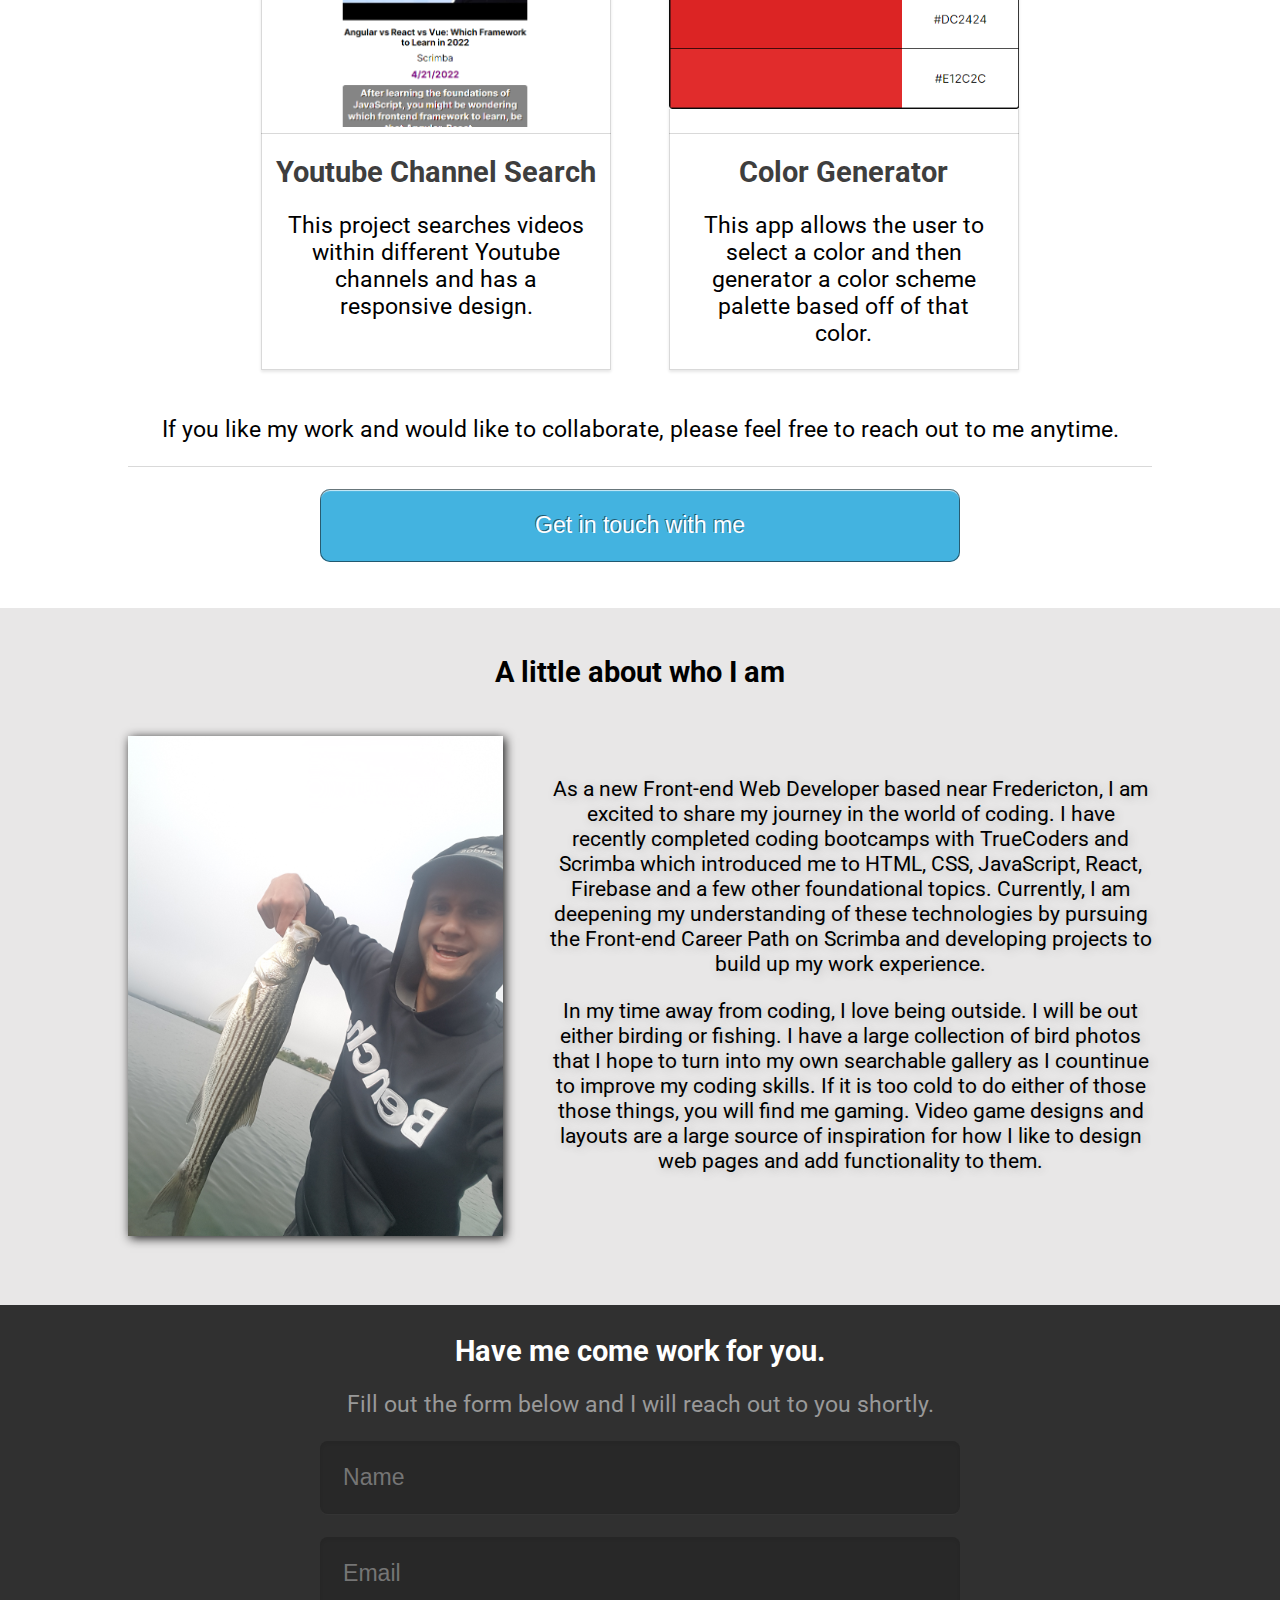
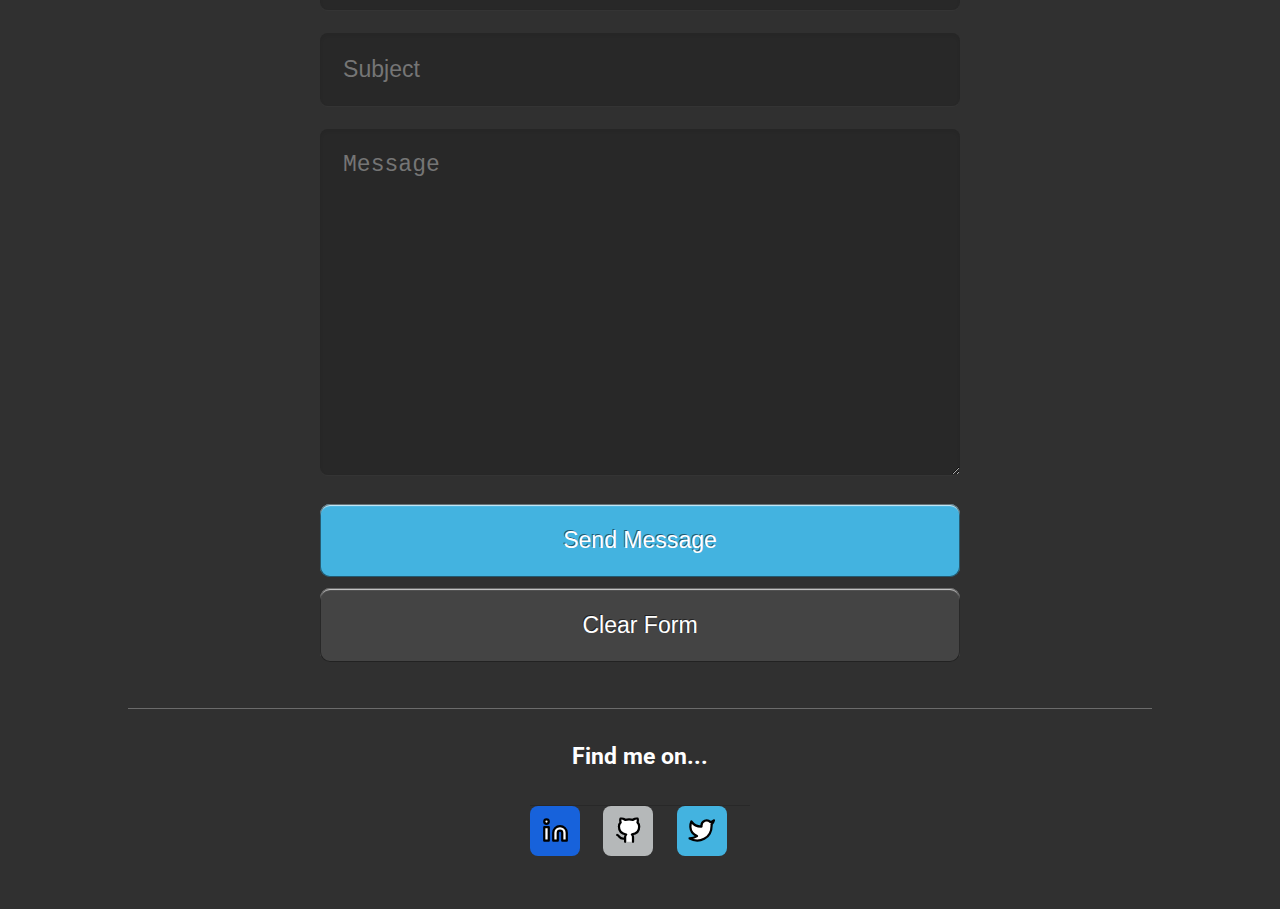
==== commit 339f1b88: "Updated bio and blue button links" ====
--- a/index.html
+++ b/index.html
@@ -145,7 +145,7 @@
                 class="screenshot"
                 alt="picture of the texterly ai app"
               />
-              <a href="#">Texterly AI</a>
+              <a href="portfolio-item-four.html">Texterly AI</a>
               <p class="project-description">
                 This app allows the user to enter in text, have it analyzed for
                 errors, and the corrected text is returned.
@@ -180,7 +180,9 @@
             If you like my work and would like to collaborate, please feel free
             to reach out to me anytime.
           </p>
-          <button type="button" class="btn">Get in touch with me</button>
+          <a href="#contact"
+            ><button type="button" class="btn">Get in touch with me</button></a
+          >
         </div>
       </section>
       <!-- -------------------About Me ------------------------- -->
@@ -195,14 +197,14 @@
             />
             <div class="about-me-description">
               <p>
-                I am new to the Front-end Developer world. I have taken a coding
-                bootcamp with TrueCoders and Scrimba. These were my first
-                experiences with coding. During my time at these camps, I
-                learned about HTML, CSS, JavaScript, React, Firebase and a few
-                other topics to help start my coding journey. Currently, I am
-                using the Scrimba platform to further my understanding. I am
-                completing their Frontend Career Path and I am going through
-                those courses to help me add projects to my work experience.
+                As a new Front-end Web Developer based near Fredericton, I am
+                excited to share my journey in the world of coding. I have
+                recently completed coding bootcamps with TrueCoders and Scrimba
+                which introduced me to HTML, CSS, JavaScript, React, Firebase
+                and a few other foundational topics. Currently, I am deepening my
+                understanding of these technologies by pursuing the Front-end
+                Career Path on Scrimba and developing projects to build up my
+                work experience.
               </p>
               <p>
                 In my time away from coding, I love being outside. I will be out
--- a/index.css
+++ b/index.css
@@ -405,6 +405,11 @@
   text-align: center;
 }
 
+.project-gif {
+  display: block;
+  margin: 0 auto;
+}
+
 .project-gif img {
   width: 100%;
   margin-bottom: 1em;
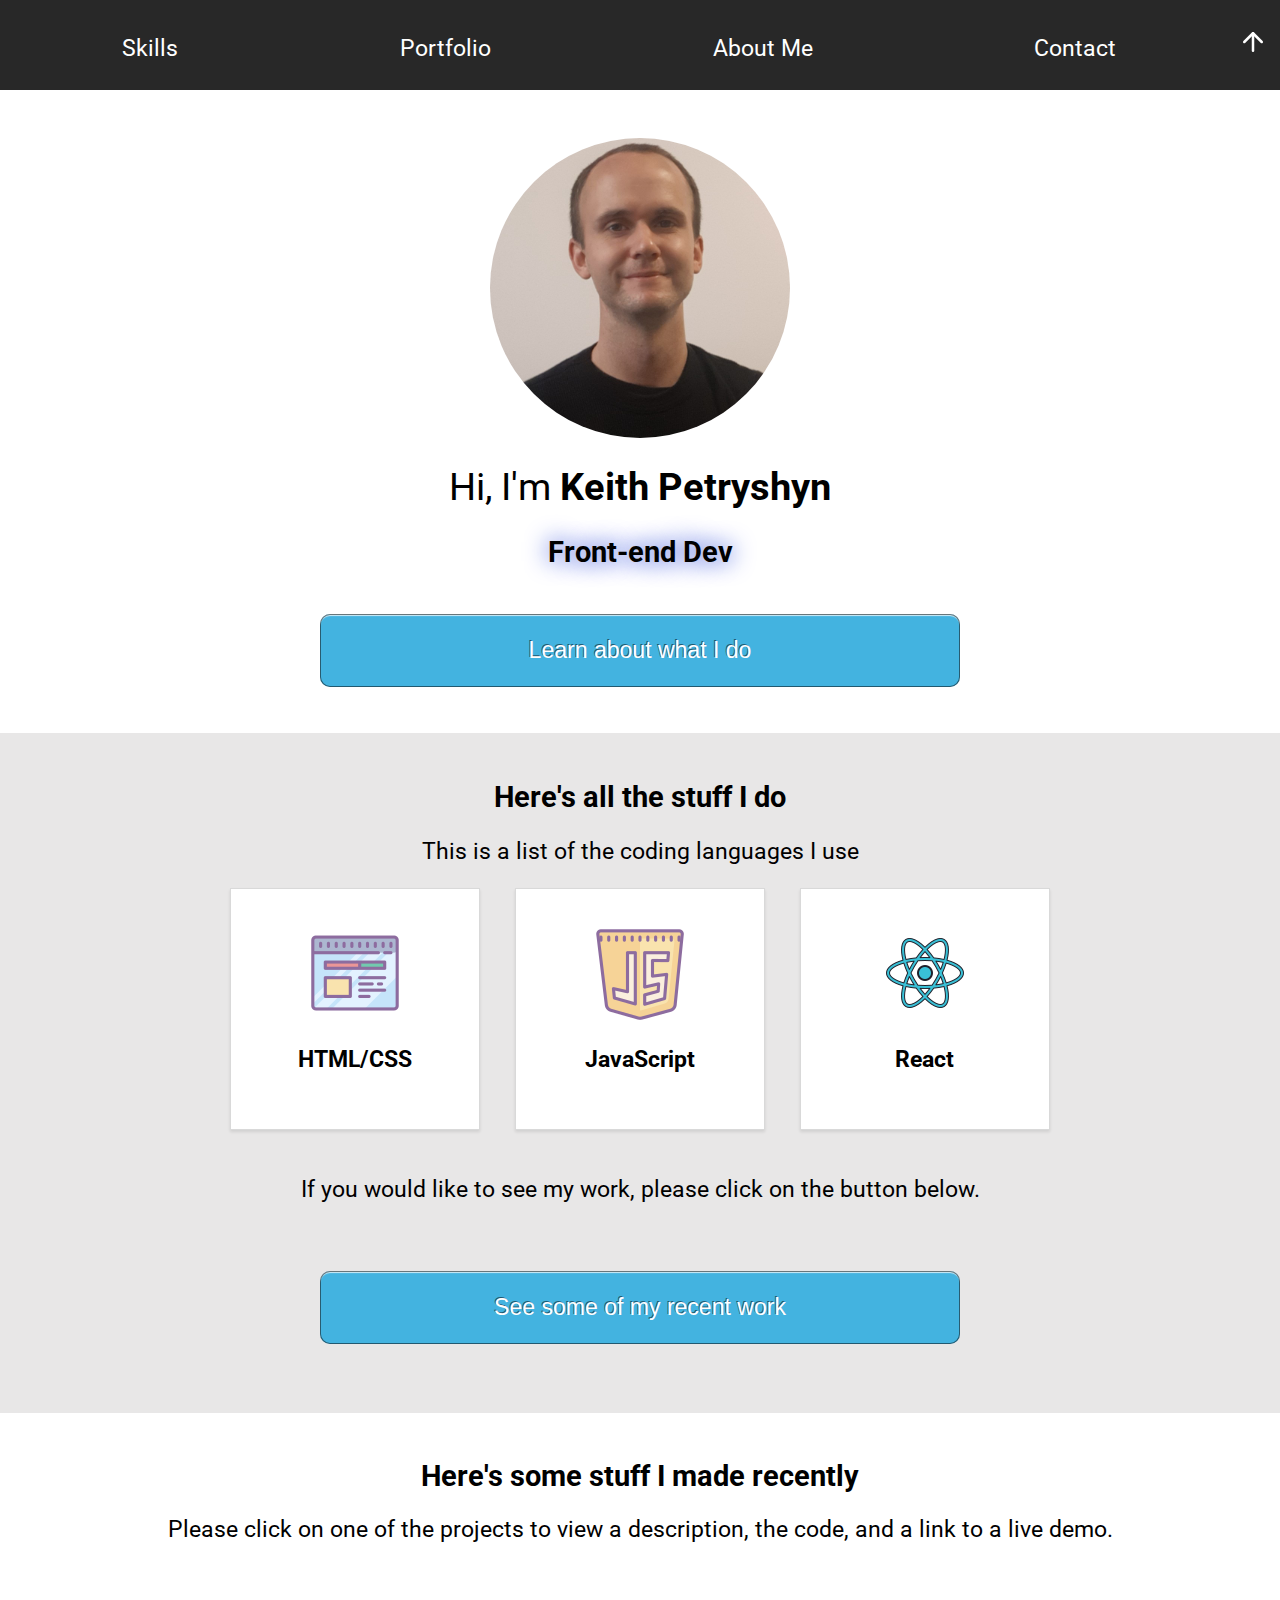
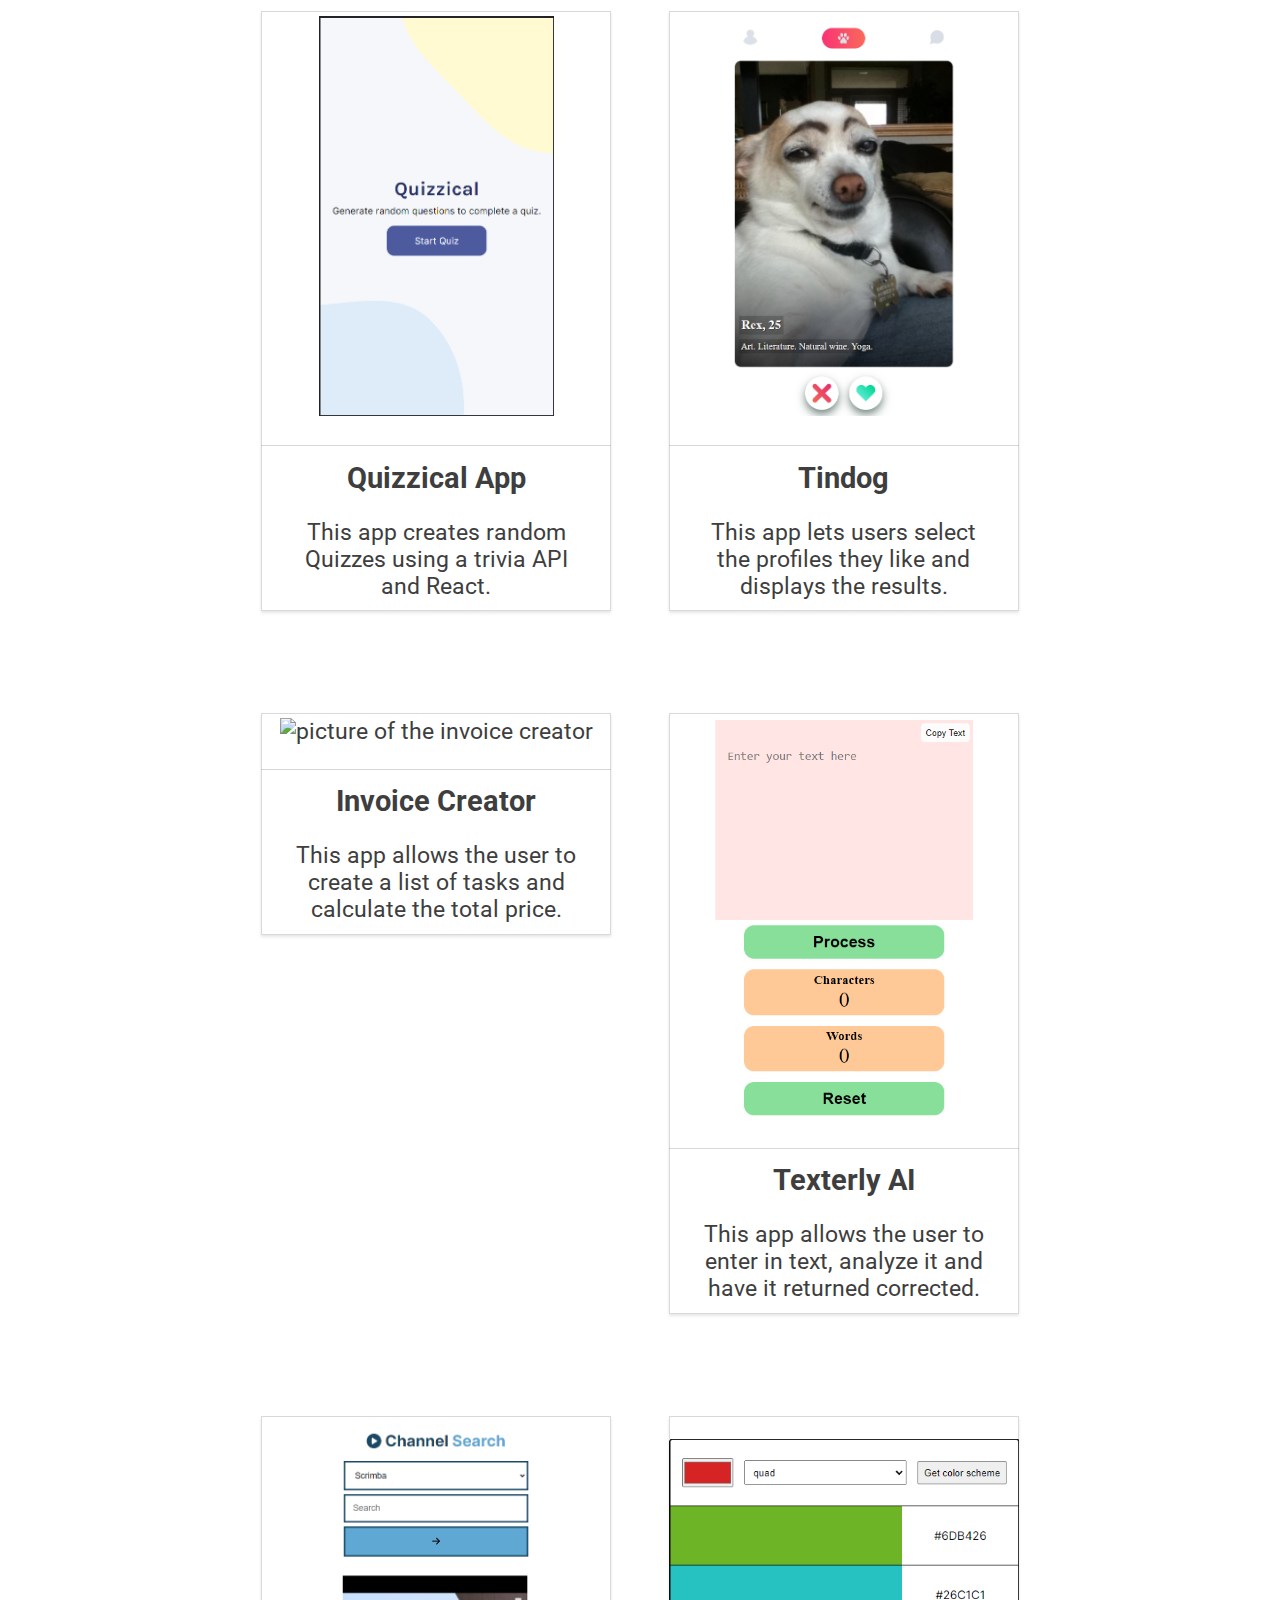
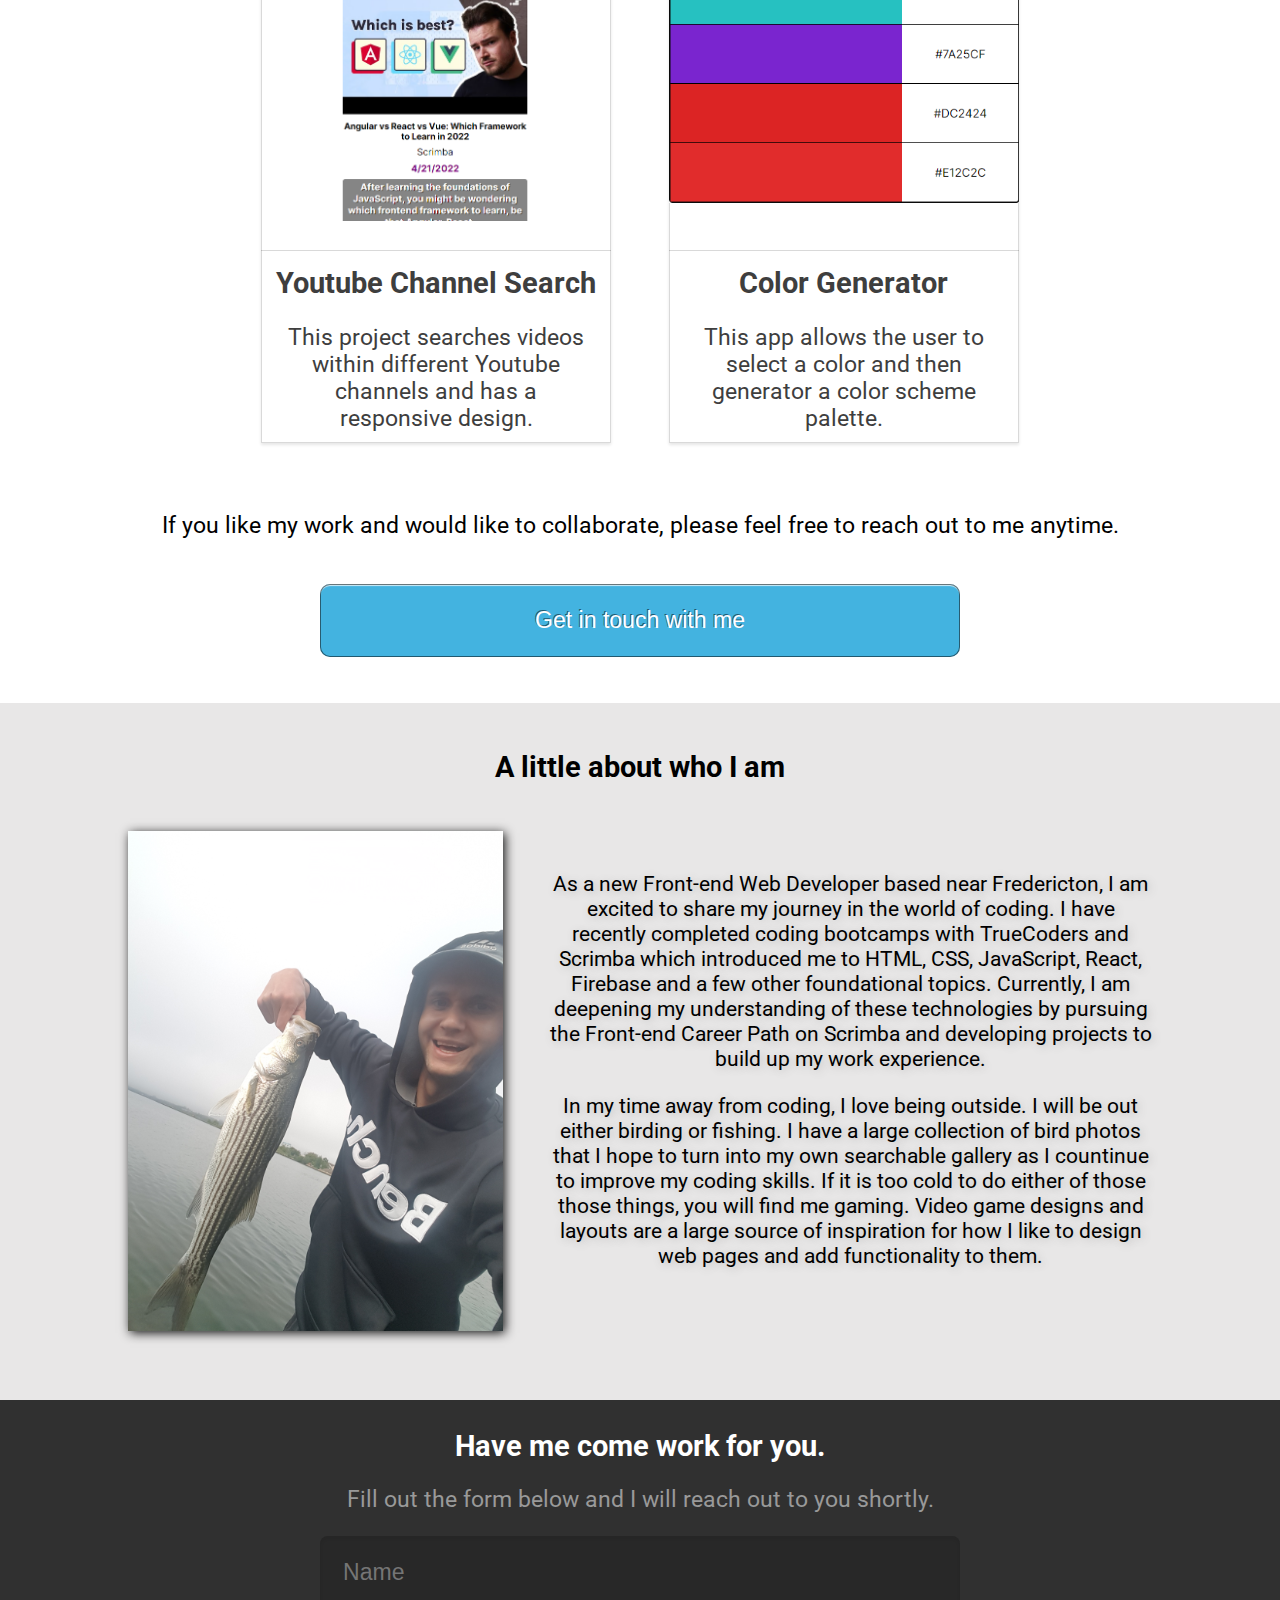
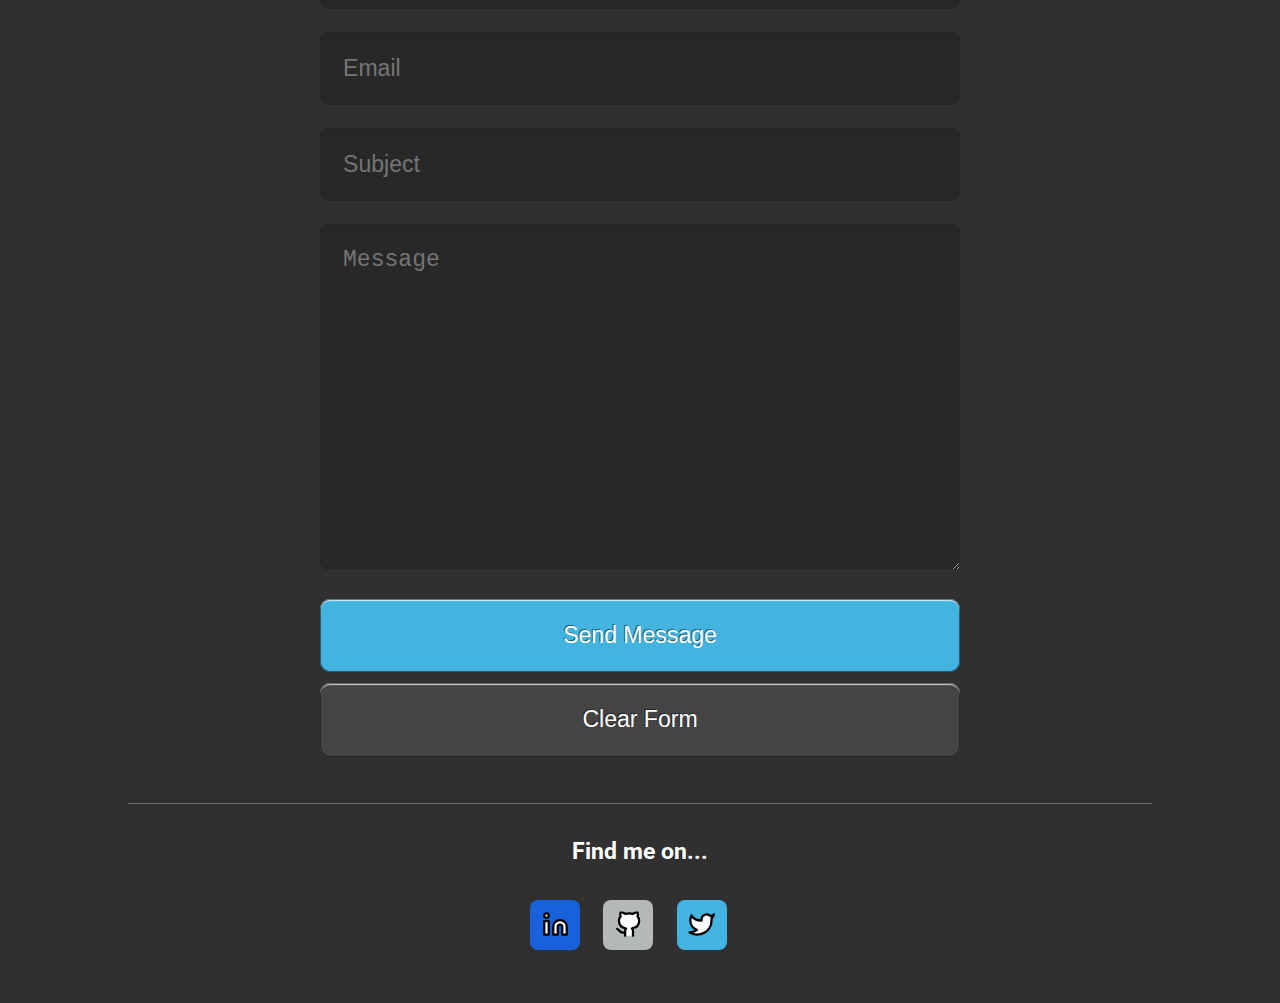
==== commit fd970729: "Portfolio cards are now completely hyperlinks" ====
--- a/index.html
+++ b/index.html
@@ -103,78 +103,90 @@
             and a link to a live demo.
           </p>
           <div class="portfolio-grid">
-            <div class="portfolio-card">
-              <img
-                src="images/Quizzical-App.png"
-                class="screenshot"
-                alt="picture of the Quizzical app start page"
-              />
-              <a href="portfolio-item-one.html">Quizzical App</a>
-              <p class="project-description">
-                This app creates random Quizzes using a trivia API and React.
-              </p>
-            </div>
-            <div class="portfolio-card">
-              <img
-                src="images/Tindog-screenshot.png"
-                class="screenshot"
-                alt="picture of the tinder for dogs app"
-              />
-              <a href="portfolio-item-two.html">Tindog</a>
-              <p class="project-description">
-                This app lets users select the profiles they like and displays
-                the results.
-              </p>
-            </div>
-
-            <div class="portfolio-card">
-              <img
-                src="images/Invoice-Creator-screenshot.png"
-                class="screenshot"
-                alt="picture of the invoice creator"
-              />
-              <a href="portfolio-item-three.html">Invoice Creator</a>
-              <p class="project-description">
-                This app allows the user to create a list of tasks and calculate
-                the total price.
-              </p>
-            </div>
-            <div class="portfolio-card">
-              <img
-                src="images/Texterly-Screenshot.png"
-                class="screenshot"
-                alt="picture of the texterly ai app"
-              />
-              <a href="portfolio-item-four.html">Texterly AI</a>
-              <p class="project-description">
-                This app allows the user to enter in text, have it analyzed for
-                errors, and the corrected text is returned.
-              </p>
-            </div>
-            <div class="portfolio-card">
-              <img
-                src="images/Channel-Search-Screenshot.png"
-                class="screenshot"
-                alt="picture of the channel search app"
-              />
-              <a href="portfolio-item-five.html">Youtube Channel Search</a>
-              <p class="project-description">
-                This project searches videos within different Youtube channels
-                and has a responsive design.
-              </p>
-            </div>
-            <div class="portfolio-card">
-              <img
-                src="images/Color-Generator.png"
-                class="screenshot"
-                alt="picture of the color generator app"
-              />
-              <a href="#">Color Generator</a>
-              <p class="project-description">
-                This app allows the user to select a color and then generator a
-                color scheme palette based off of that color.
-              </p>
-            </div>
+            <a href="portfolio-item-one.html">
+              <div class="portfolio-card">
+                <img
+                  src="images/Quizzical-App.png"
+                  class="screenshot"
+                  alt="picture of the Quizzical app start page"
+                />
+                <h2 class="link-title">Quizzical App</h2>
+                <p class="project-description">
+                  This app creates random Quizzes using a trivia API and React.
+                </p>
+              </div>
+            </a>
+
+            <a href="portfolio-item-two.html">
+              <div class="portfolio-card">
+                <img
+                  src="images/Tindog-screenshot.png"
+                  class="screenshot"
+                  alt="picture of the tinder for dogs app"
+                />
+                <h2 class="link-title">Tindog</h2>
+                <p class="project-description">
+                  This app lets users select the profiles they like and displays
+                  the results.
+                </p>
+              </div>
+            </a>
+            <a href="portfolio-item-three.html">
+              <div class="portfolio-card">
+                <img
+                  src="images/Invoice-Creator-screenshot.png"
+                  class="screenshot"
+                  alt="picture of the invoice creator"
+                />
+                <h2 class="link-title">Invoice Creator</h2>
+                <p class="project-description">
+                  This app allows the user to create a list of tasks and
+                  calculate the total price.
+                </p>
+              </div>
+            </a>
+            <a href="portfolio-item-four.html">
+              <div class="portfolio-card">
+                <img
+                  src="images/Texterly-Screenshot.png"
+                  class="screenshot"
+                  alt="picture of the texterly ai app"
+                />
+                <h2 class="link-title">Texterly AI</h2>
+                <p class="project-description">
+                  This app allows the user to enter in text, analyze it and have
+                  it returned corrected.
+                </p>
+              </div>
+            </a>
+            <a href="portfolio-item-five.html">
+              <div class="portfolio-card">
+                <img
+                  src="images/Channel-Search-Screenshot.png"
+                  class="screenshot"
+                  alt="picture of the channel search app"
+                />
+                <h2 class="link-title">Youtube Channel Search</h2>
+                <p class="project-description">
+                  This project searches videos within different Youtube channels
+                  and has a responsive design.
+                </p>
+              </div>
+            </a>
+            <a href="portfolio-item-six.html">
+              <div class="portfolio-card">
+                <img
+                  src="images/Color-Generator.png"
+                  class="screenshot"
+                  alt="picture of the color generator app"
+                />
+                <h2 class="link-title">Color Generator</h2>
+                <p class="project-description">
+                  This app allows the user to select a color and then generator
+                  a color scheme palette.
+                </p>
+              </div>
+            </a>
           </div>
           <p class="portfolio-bottom-description">
             If you like my work and would like to collaborate, please feel free
@@ -201,8 +213,8 @@
                 excited to share my journey in the world of coding. I have
                 recently completed coding bootcamps with TrueCoders and Scrimba
                 which introduced me to HTML, CSS, JavaScript, React, Firebase
-                and a few other foundational topics. Currently, I am deepening my
-                understanding of these technologies by pursuing the Front-end
+                and a few other foundational topics. Currently, I am deepening
+                my understanding of these technologies by pursuing the Front-end
                 Career Path on Scrimba and developing projects to build up my
                 work experience.
               </p>
--- a/index.css
+++ b/index.css
@@ -201,13 +201,17 @@
   text-decoration: none;
   color: #3e3e3e;
   font-size: 1.5rem;
-  font-weight: 700;
+  font-weight: 400;
+  padding-top: 0.75em;
+}
+
+.link-title {
   border-top: 1px solid rgba(0, 0, 0, 0.15);
-  padding-top: 0.75em;
+  padding-top: .5em;
 }
 
 .project-description {
-  padding: 0 1em;
+  padding: 0 1em .5em;
 }
 
 .portfolio-bottom-description {
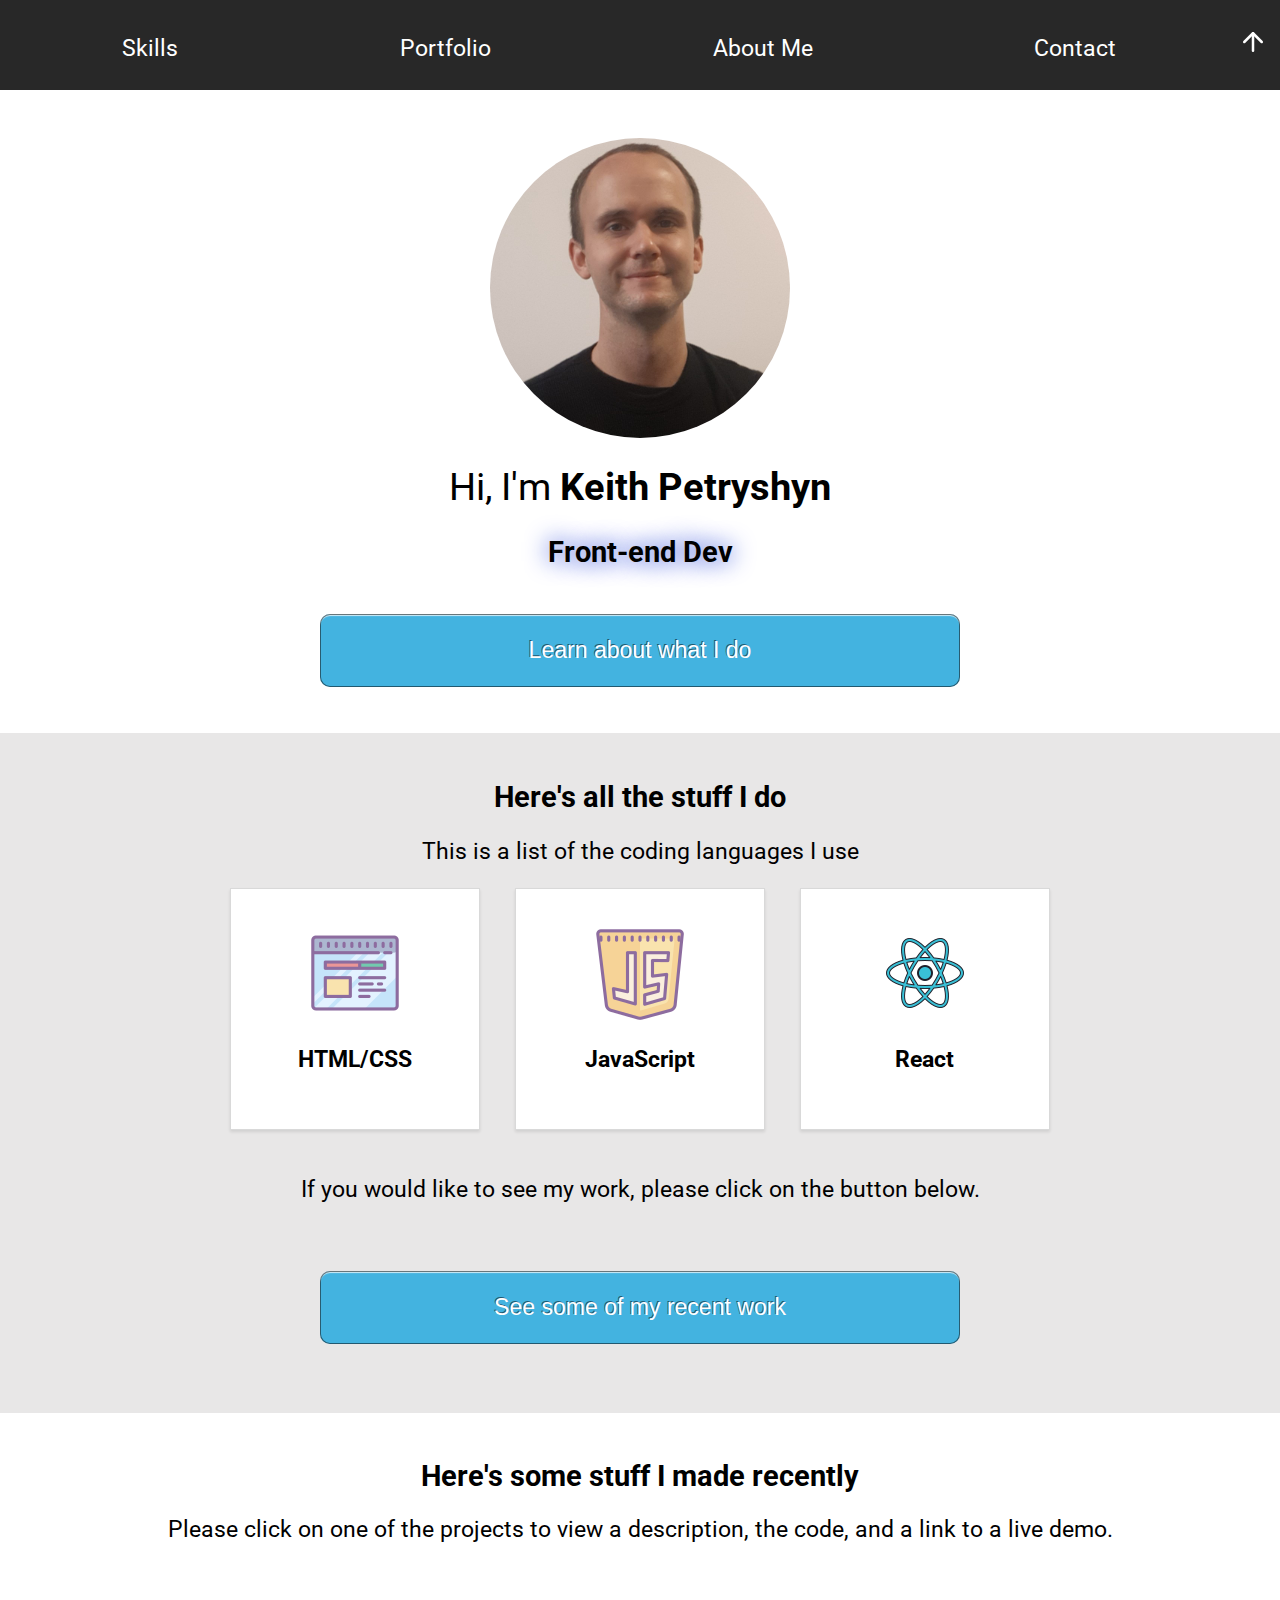
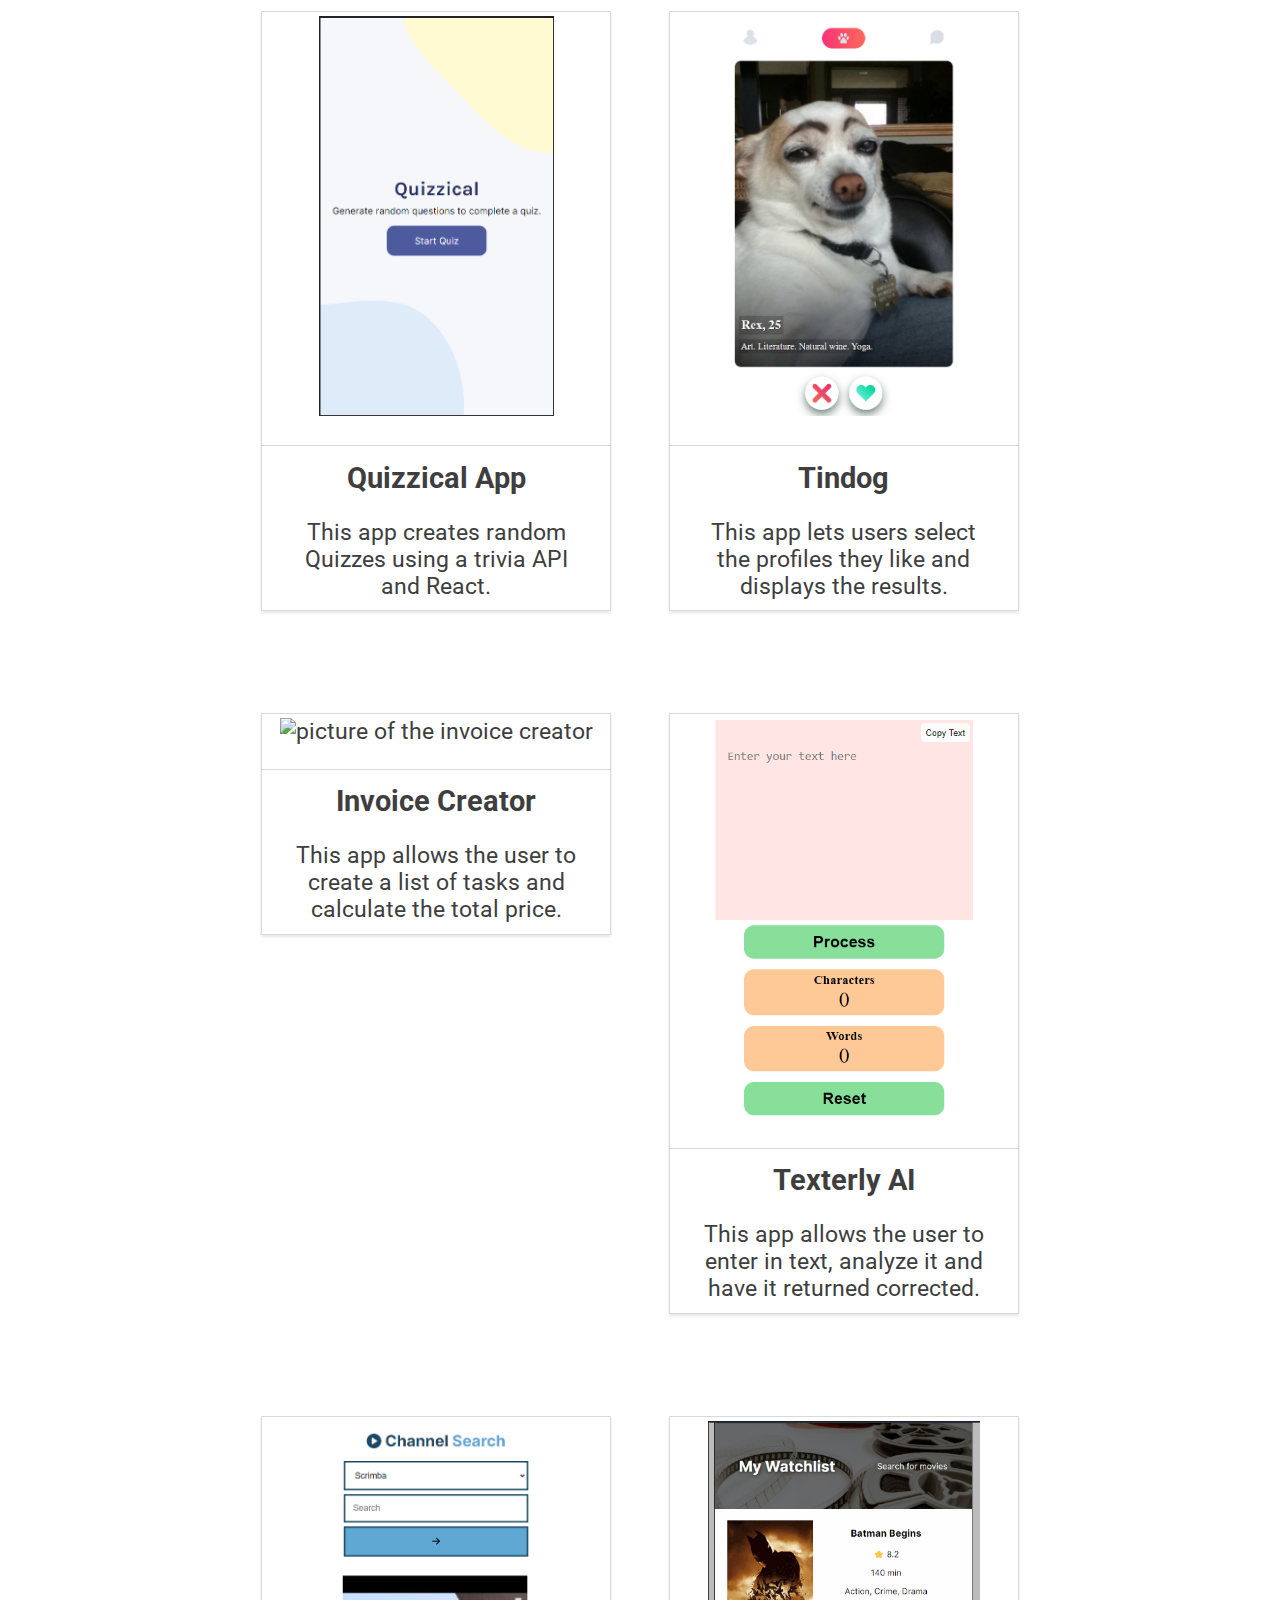
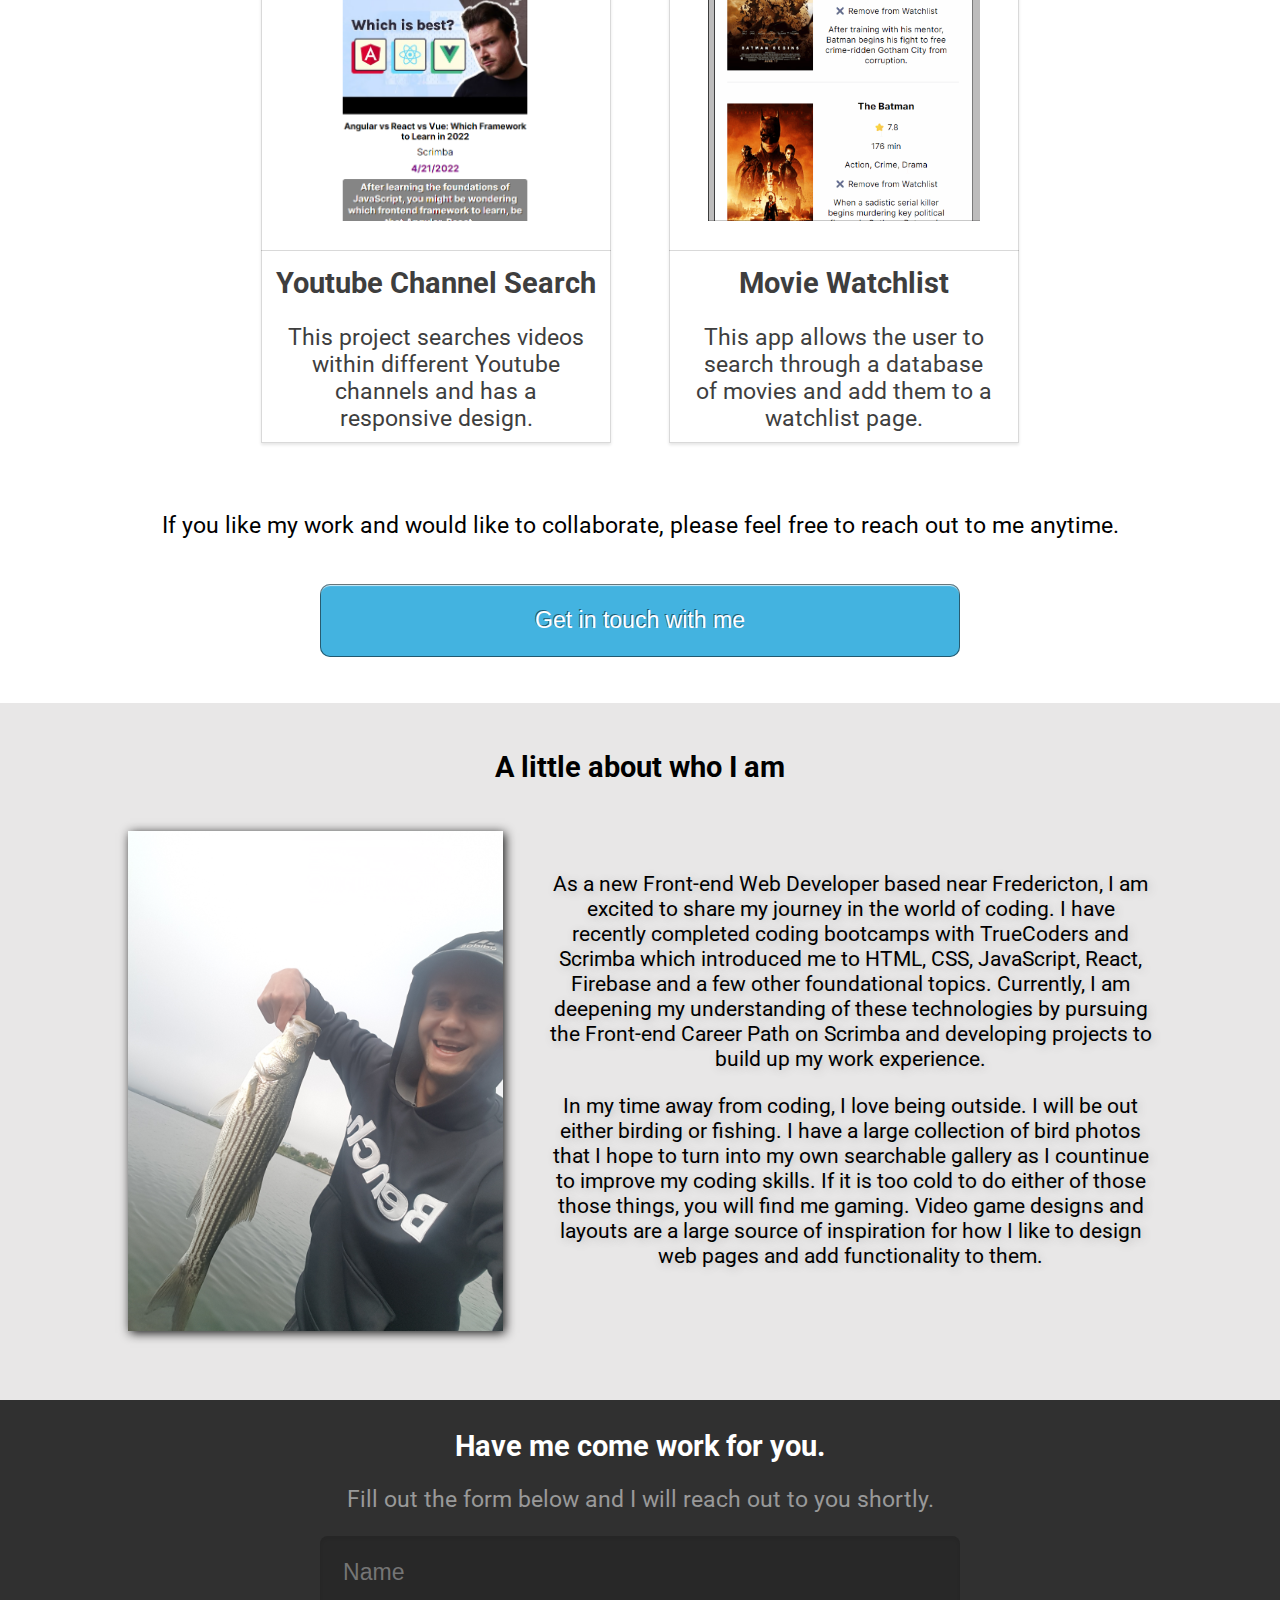
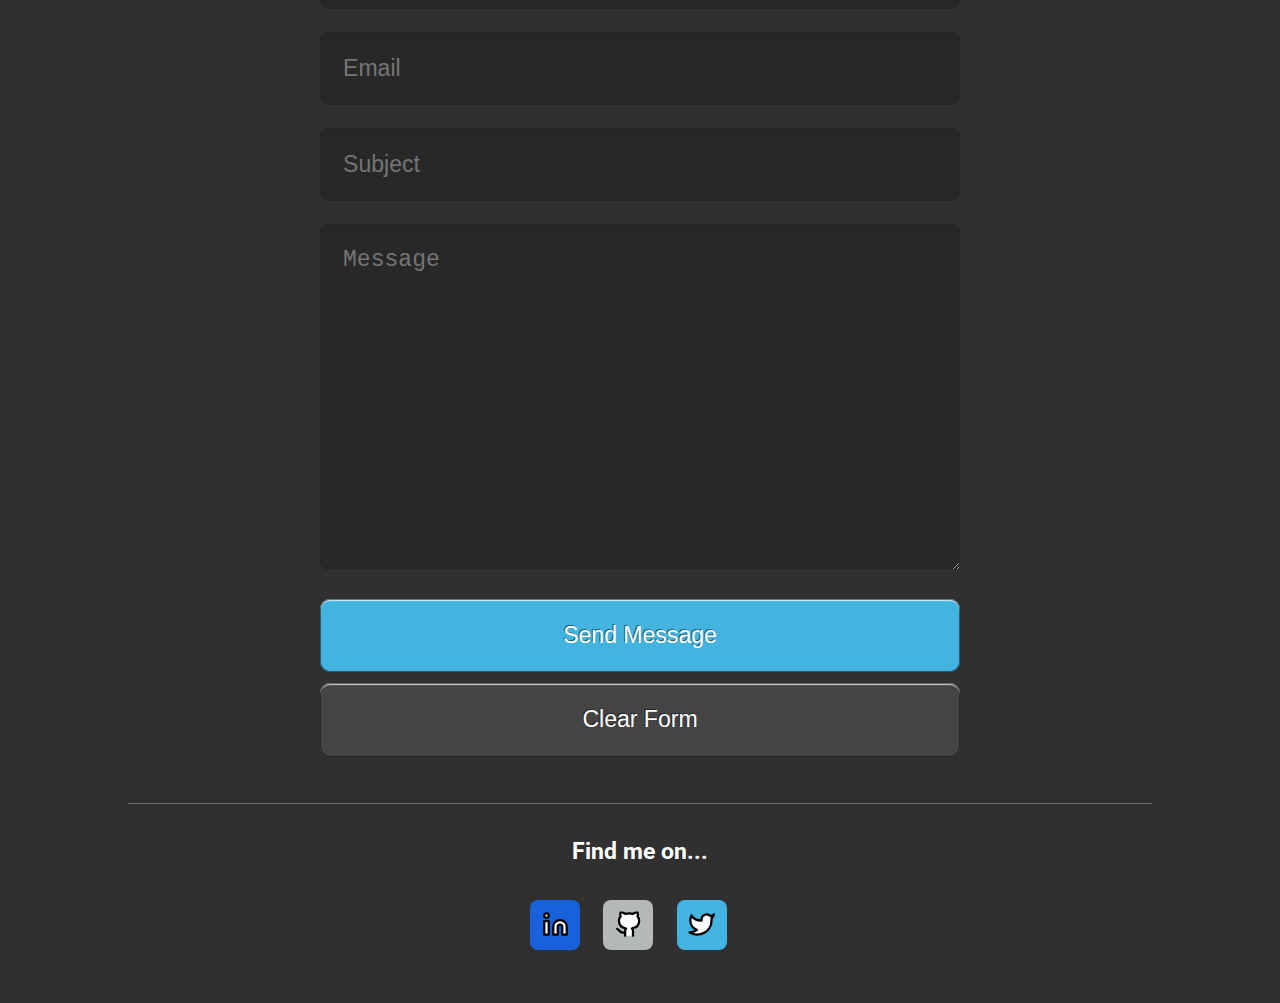
==== commit 1fb5f248: "finished movie watchlist page" ====
--- a/index.html
+++ b/index.html
@@ -176,14 +176,14 @@
             <a href="portfolio-item-six.html">
               <div class="portfolio-card">
                 <img
-                  src="images/Color-Generator.png"
+                  src="images/Movie-Watchlist-Screenshot.png"
                   class="screenshot"
                   alt="picture of the color generator app"
                 />
-                <h2 class="link-title">Color Generator</h2>
-                <p class="project-description">
-                  This app allows the user to select a color and then generator
-                  a color scheme palette.
+                <h2 class="link-title">Movie Watchlist</h2>
+                <p class="project-description">
+                  This app allows the user to search through a database of
+                  movies and add them to a watchlist page.
                 </p>
               </div>
             </a>
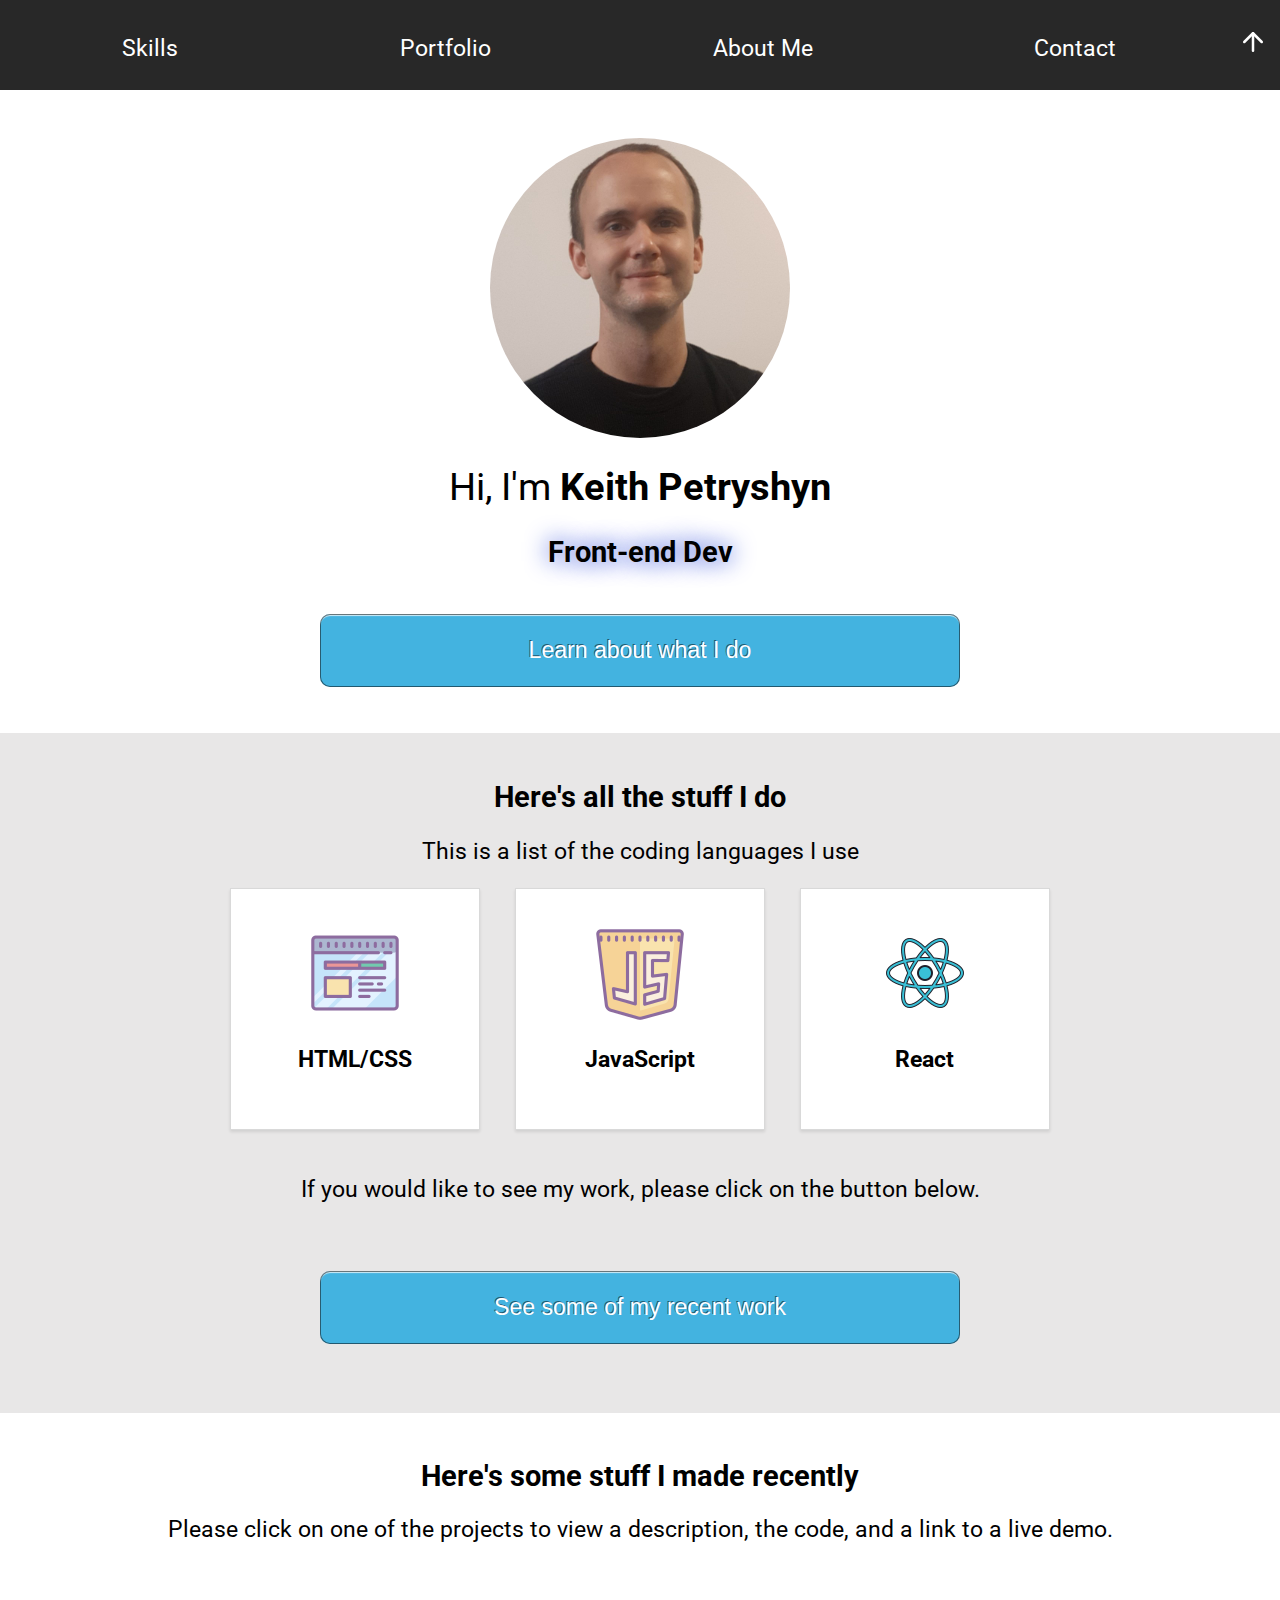
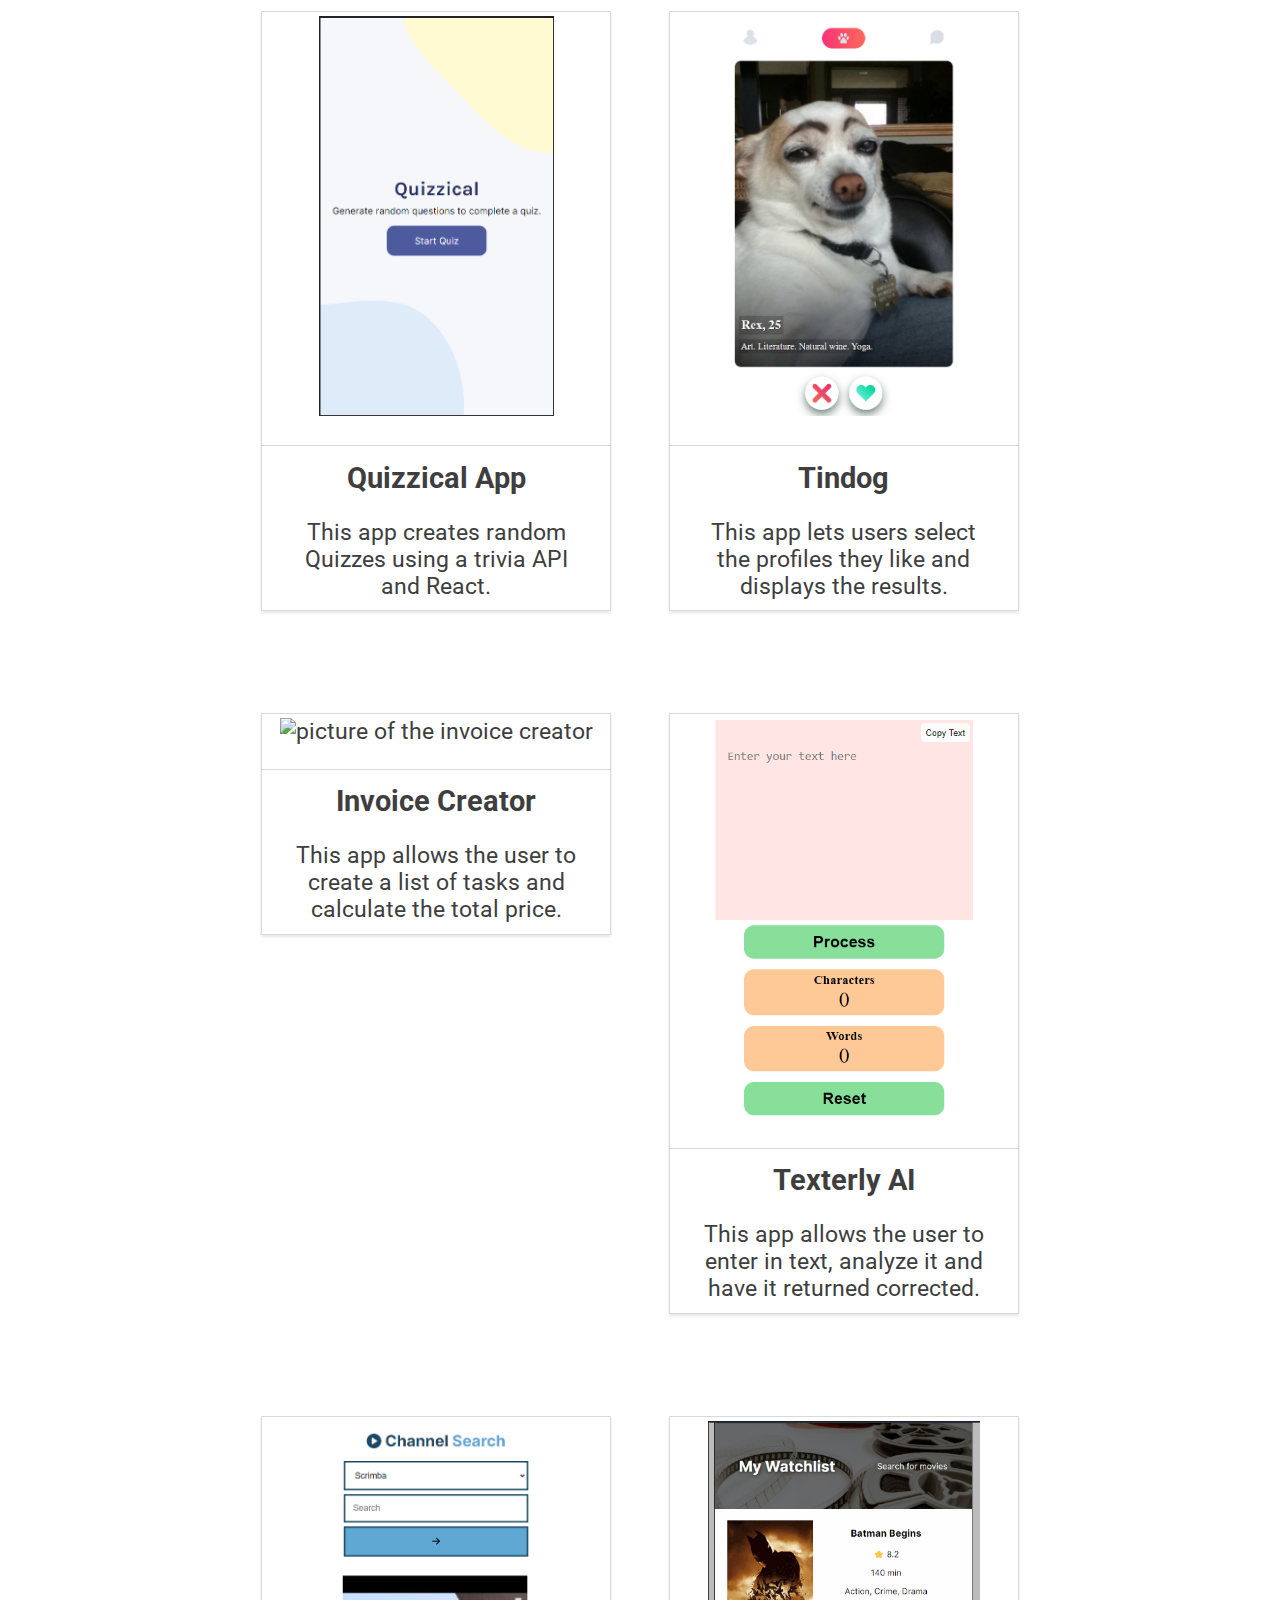
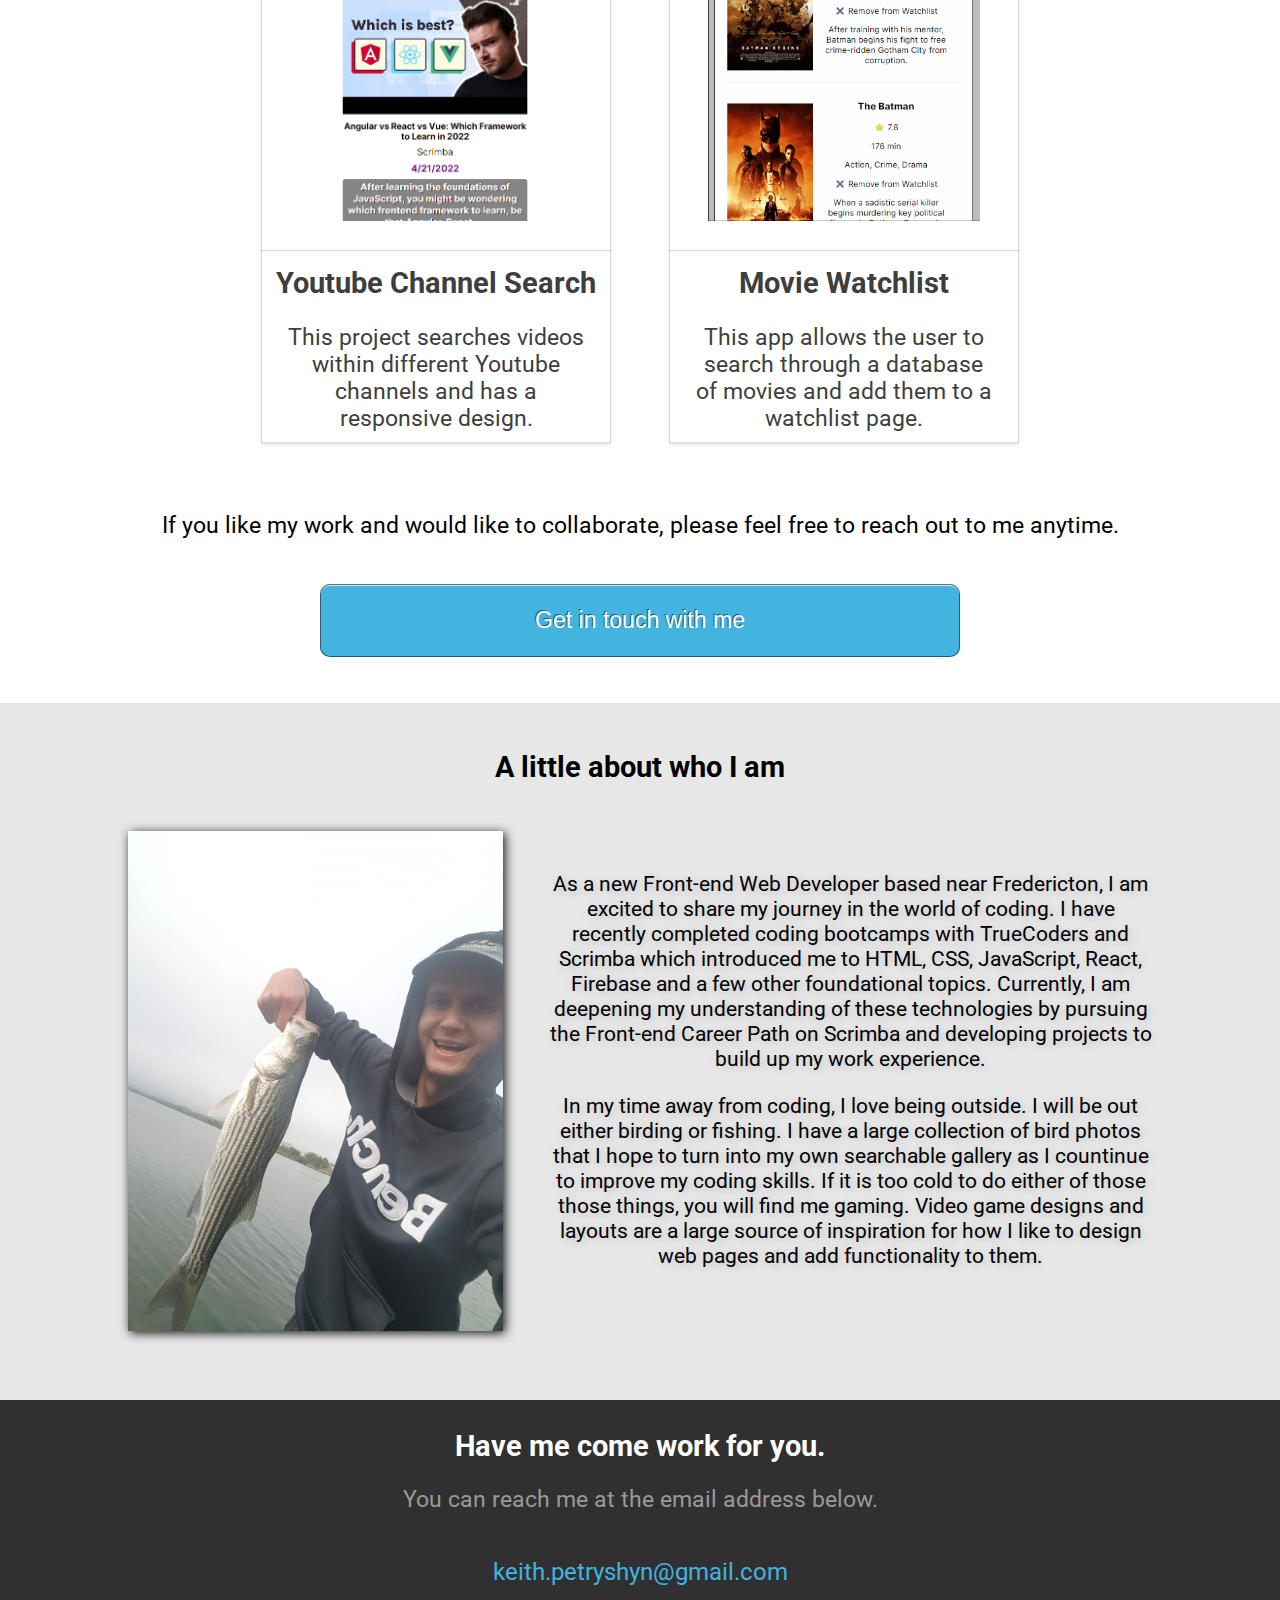
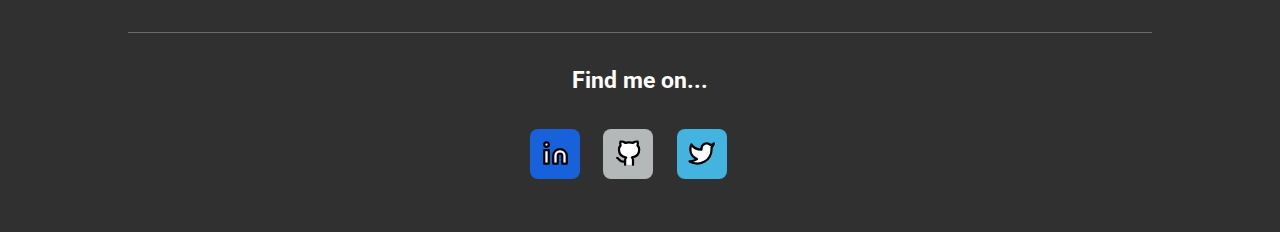
==== commit f9e507eb: "removed php and contact form" ====
--- a/index.html
+++ b/index.html
@@ -236,18 +236,9 @@
 
       <section class="contact" id="contact">
         <div class="contact-info-container">
-          <h2 class="contact-form-title">Have me come work for you.</h2>
-          <p class="contact-form-subtitle">
-            Fill out the form below and I will reach out to you shortly.
-          </p>
-          <form class="contact-form">
-            <input type="text" placeholder="Name" />
-            <input type="text" placeholder="Email" />
-            <input type="text" placeholder="Subject" />
-            <textarea placeholder="Message"></textarea>
-          </form>
-          <button type="button" class="btn">Send Message</button>
-          <button type="button" class="btn dark-bg">Clear Form</button>
+          <h2 class="contact-page-title">Have me come work for you.</h2>
+          <p class="contact-form-subtitle">You can reach me at the email address below.</p>
+          <a href="mailto:keith.petryshyn@gmail.com"><p class="email-address">keith.petryshyn@gmail.com</p></a>
         </div>
       </section>
 
--- a/index.css
+++ b/index.css
@@ -218,7 +218,7 @@
   margin-top: 2em;
 }
 
-/* --------------------- Contact Form ----------------------- */
+/* --------------------- Contact Page ----------------------- */
 
 .contact {
   background-color: #303030;
@@ -235,38 +235,23 @@
   margin: 0 auto;
 }
 
-.contact-form-title {
+.contact-page-title {
   margin: 0;
   padding-top: 1em;
   color: #ffffff;
 }
 
-.contact-form {
-  max-width: 640px;
-  margin: 0 auto;
-}
-
-.contact-form input,
-textarea {
-  width: 100%;
-  margin-bottom: 1em;
-  border: none;
-  padding: 1em;
-  border-radius: 8px;
-  color: #bbb;
-  box-shadow: inset 0px 2px 3px 1px rgba(0, 0, 0, 0.05),
-    0px 1px 0px 0px rgba(255, 255, 255, 0.025);
-  background-color: #282828;
-}
-
-textarea {
-  height: 15em;
-}
-
-.dark-bg {
-  margin-top: 0.5em;
-  background-color: #444444;
-}
+.email-address {
+  color: #43b3e0;
+  cursor: pointer;
+  margin: 0;
+  font-size: 1.25rem;
+}
+
+.email-address:hover {
+  color: #7183dd;
+}
+
 
 /* ----------------- About Me ---------------------------- */
 
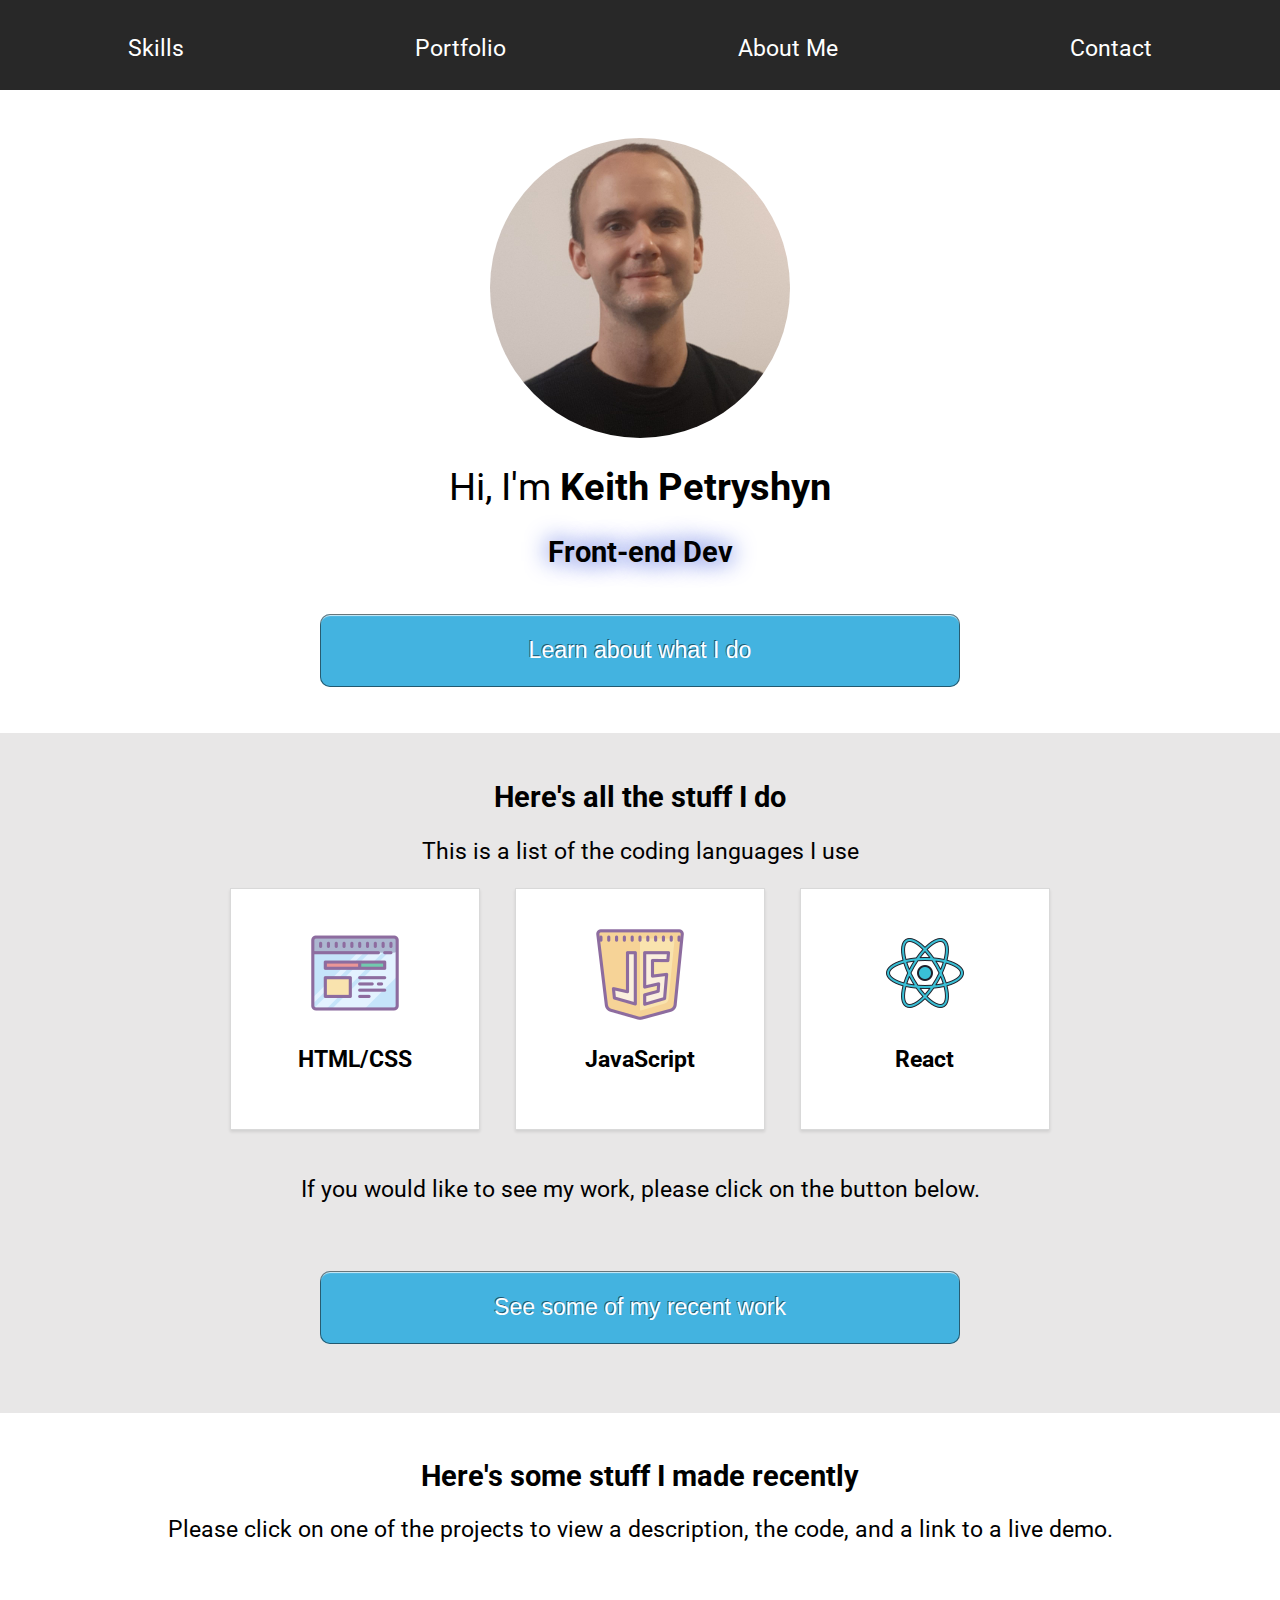
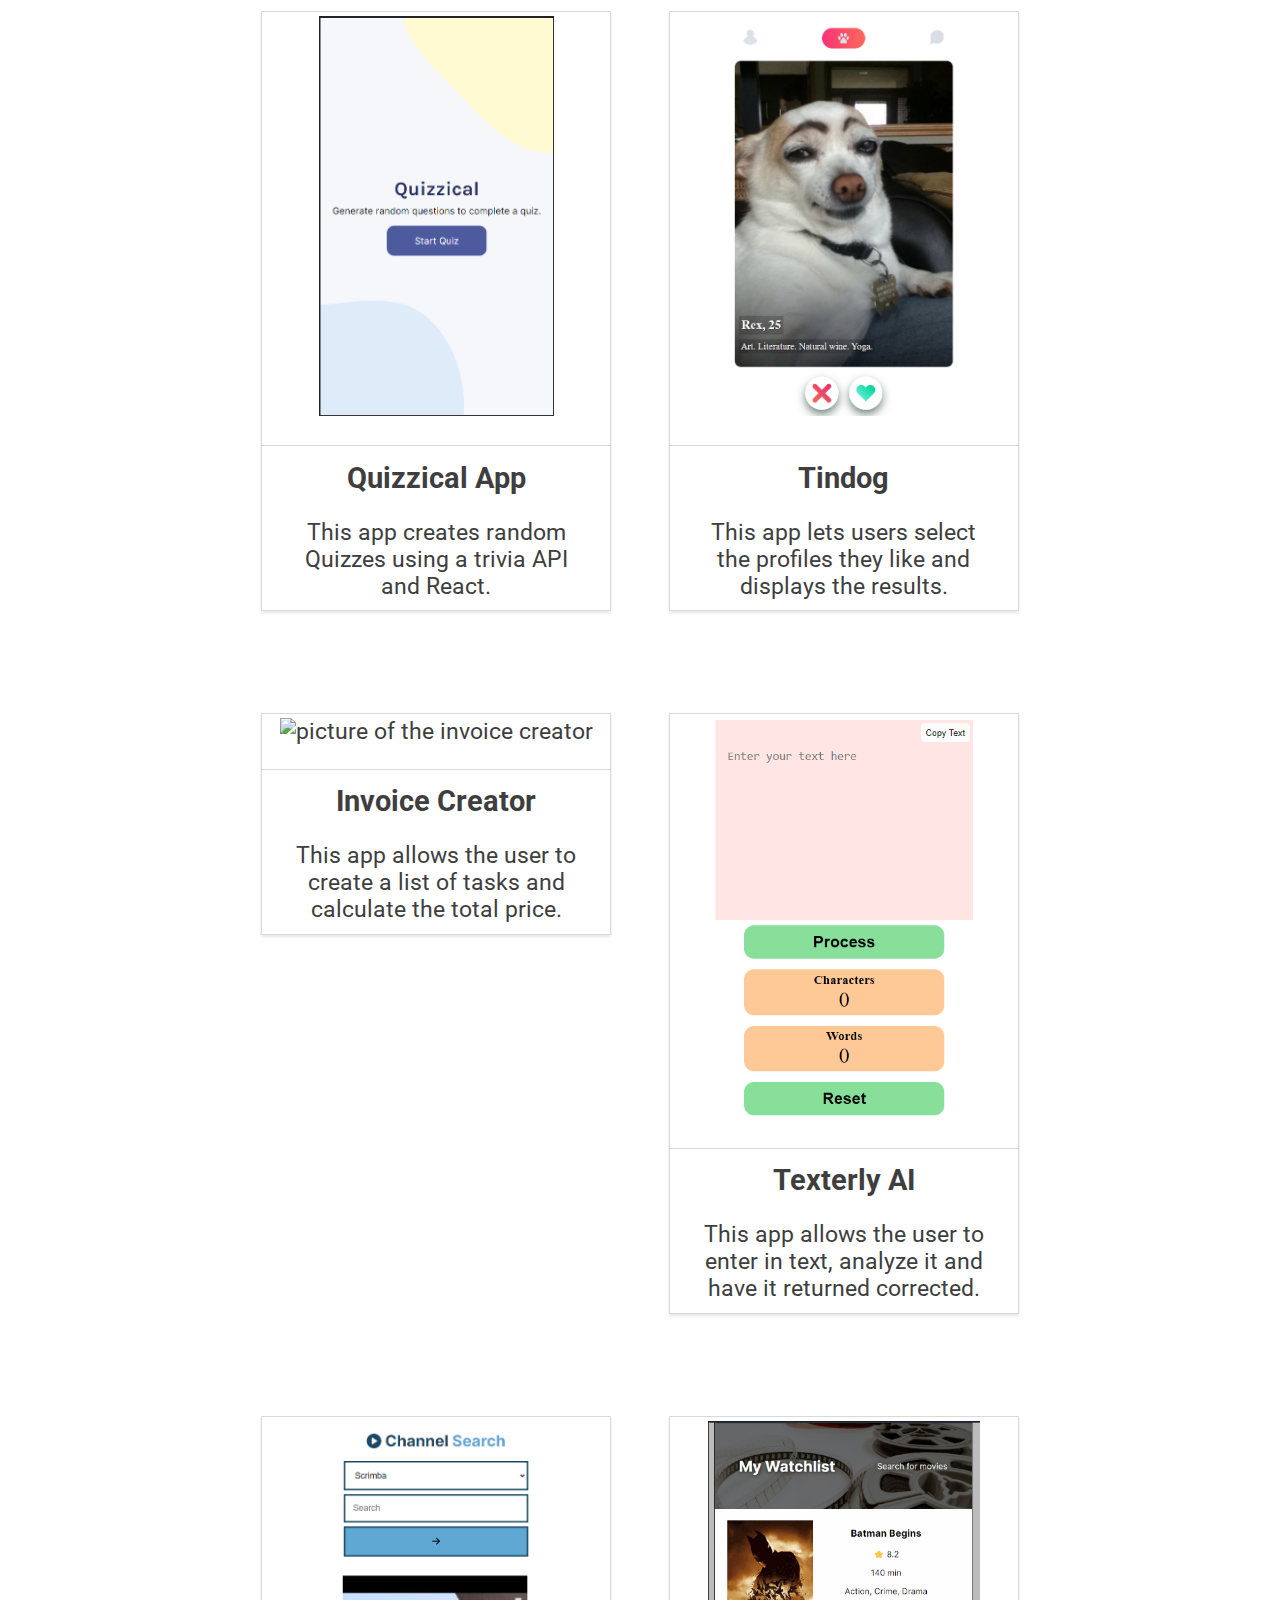
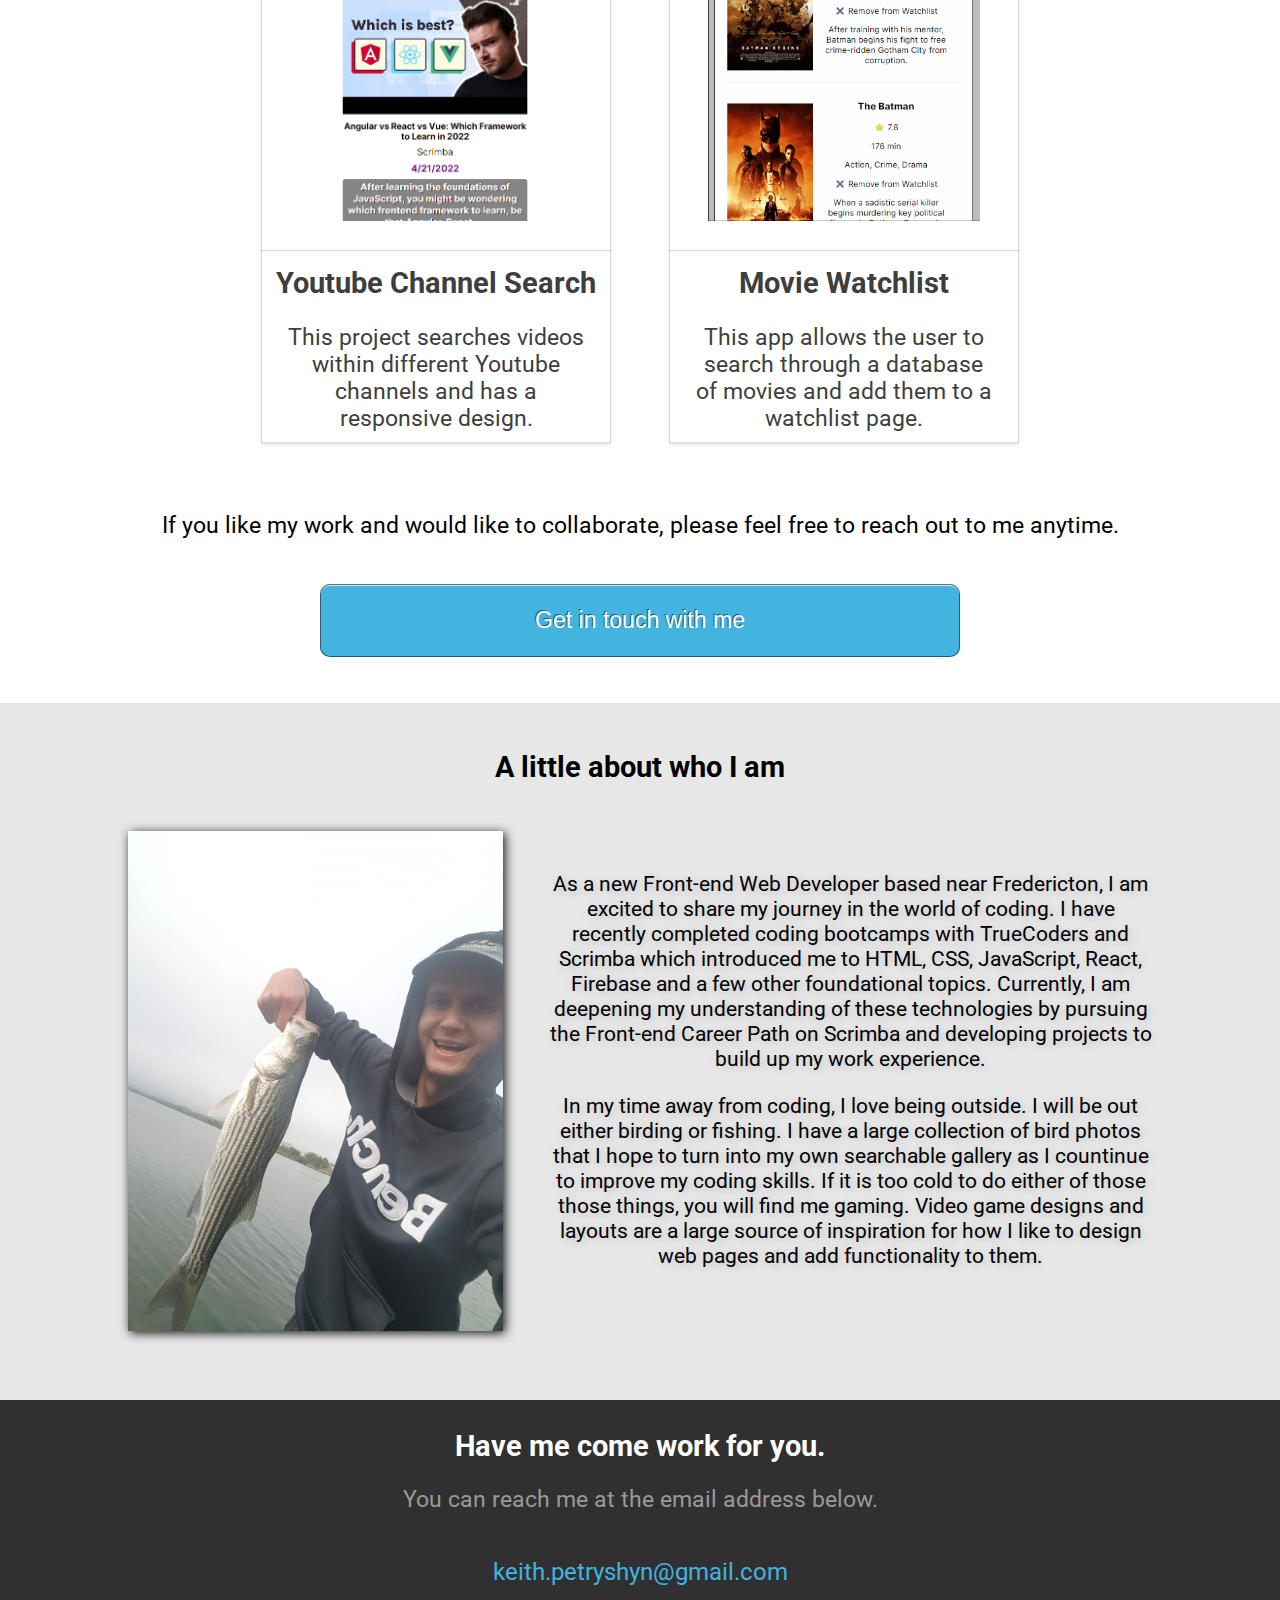
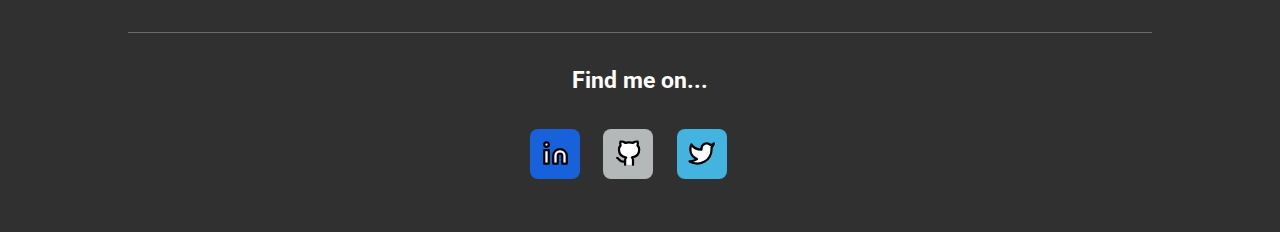
==== commit 138cf5cb: "removed back to top arrow from all pages" ====
--- a/index.html
+++ b/index.html
@@ -15,7 +15,7 @@
     <title>Keith's Portfolio Website</title>
   </head>
   <body>
-    <div class="site-container">
+    <div id="site-container" class="site-container">
       <!-- ----------------- Header Section ------------------- -->
 
       <header class="header-container">
@@ -30,9 +30,6 @@
           <a href="#about-me" class="nav-item"><li>About Me</li></a>
           <a href="#contact" class="nav-item"><li>Contact</li></a>
         </ul>
-        <a href="#" class="nav-item">
-          <img src="images/arrow-up.svg" class="arrow" alt="up arrow" />
-        </a>
       </header>
       <ul class="nav-bar-two">
         <a href="#skills" class="nav-item-two"><li>Skills</li></a>
--- a/index.css
+++ b/index.css
@@ -39,11 +39,6 @@
   height: 24px;
   margin-left: 0.5em;
   cursor: pointer;
-}
-
-.arrow {
-  height: 24px;
-  margin-right: 0.5em;
 }
 
 .nav-bar-two {
@@ -67,6 +62,11 @@
   text-decoration: none;
   color: #fff;
   border: none;
+}
+
+.nav-item:hover,
+.nav-item-two:hover {
+  color: #999999;
 }
 
 /* ------------------ Hero Section ----------------------- */
@@ -207,11 +207,11 @@
 
 .link-title {
   border-top: 1px solid rgba(0, 0, 0, 0.15);
-  padding-top: .5em;
+  padding-top: 0.5em;
 }
 
 .project-description {
-  padding: 0 1em .5em;
+  padding: 0 1em 0.5em;
 }
 
 .portfolio-bottom-description {
@@ -251,7 +251,6 @@
 .email-address:hover {
   color: #7183dd;
 }
-
 
 /* ----------------- About Me ---------------------------- */
 
@@ -390,7 +389,8 @@
   border: none;
 }
 
-.click-on-image, .project-gif {
+.click-on-image,
+.project-gif {
   text-align: center;
 }
 
@@ -426,7 +426,6 @@
 /* ----------------- Media Queries --------------------- */
 
 @media (min-width: 480px) {
-  
   .profile-pic {
     width: 300px;
     height: 300px;
@@ -490,9 +489,9 @@
     font-size: 1rem;
   }
 
-  .project-headings h1{
+  .project-headings h1 {
     font-size: 1.75rem;
-   }
+  }
 }
 
 @media (min-width: 1000px) {
@@ -518,7 +517,7 @@
     height: 30px;
   }
 
-  .project-headings h1{
-   font-size: 2rem;
-  }
-}
+  .project-headings h1 {
+    font-size: 2rem;
+  }
+}
